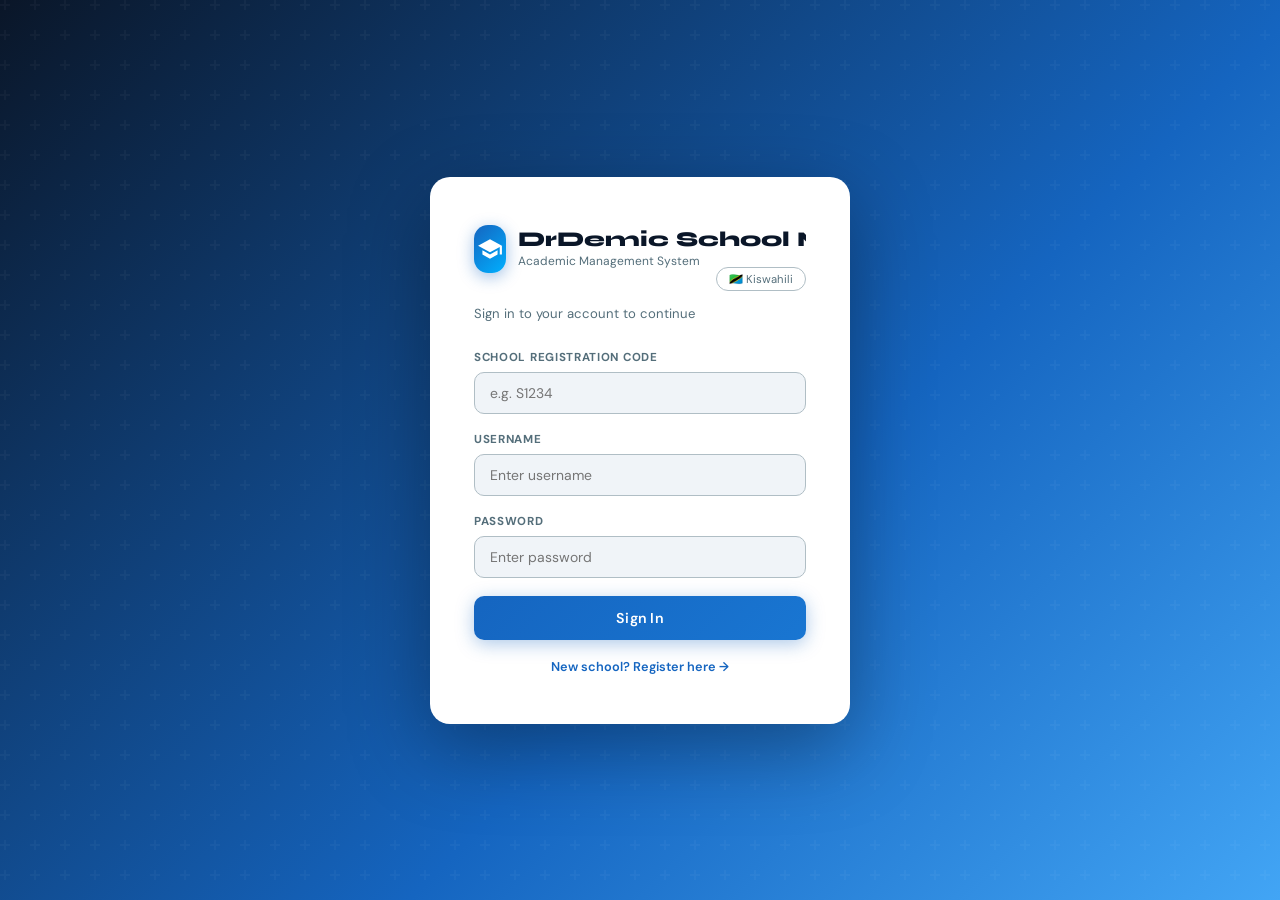
==== index.html @ 6abd6b58 "translate more , fix flaky tampered token" ====
<!DOCTYPE html>
<html lang="en">

<head>
  <meta charset="UTF-8" />
  <meta name="viewport" content="width=device-width,initial-scale=1" />
  <title>DrDemic School Manager</title>
  <link
    href="https://fonts.googleapis.com/css2?family=DM+Sans:wght@300;400;500;600;700&family=Syne:wght@700;800&display=swap"
    rel="stylesheet" />
  <link rel="stylesheet" href="/shared.css" />
  <link rel="icon" type="image/png" href="DRDEMIC-LOGO.png">
</head>

<body>
  <div id="toast-container"></div>
  <button id="sub-expiry-badge" onclick="goToSubscriptionPage()" style="display:none; position:fixed; top:14px; right:14px; z-index:200; background:var(--red); color:white; border:none; border-radius:20px; padding:8px 16px; font-size:.8rem;
    font-weight:700; box-shadow:0 4px 14px rgba(244,67,54,.4); cursor:pointer; align-items:center; gap:6px;">
    ⚠️ <span id="sub-expiry-text"></span>
  </button>

  <!-- ══════════════ LOGIN PAGE ══════════════ -->
  <div id="login-page">
    <div class="login-card">
      <div class="login-logo">
        <div class="login-logo-icon" id="login-logo-icon-wrap">
          <img id="login-school-logo" src="" alt=""
            style="display:none;width:32px;height:32px;border-radius:6px;object-fit:contain" />
          <svg id="login-default-icon" viewBox="0 0 24 24">
            <path d="M12 3L1 9l11 6 9-4.91V17h2V9L12 3zM5 13.18v4L12 21l7-3.82v-4L12 17l-7-3.82z" />
          </svg>
        </div>
        <div>
          <h1 id="login-school-name">DrDemic School Manager</h1>
          <span id="login-school-sub">Academic Management System</span>
        </div>
      </div>
      <button id="lang-toggle-btn" onclick="toggleLang()" style="float:right;margin-top:-38px;background:none;border:1.5px solid var(--border);border-radius:20px;padding:4px 12px;font-size:.75rem;color:var(--muted);cursor:pointer">🇹🇿 Kiswahili</button>
      <p class="login-subtitle" data-i18n="login.subtitle">Sign in to your account to continue</p>
      <div class="login-error" id="login-error"></div>
      <div class="field">
        <label data-i18n="login.regcode_label">School Registration Code</label>
        <input type="text" id="login-regcode" placeholder="e.g. S1234" data-i18n-placeholder="login.regcode_ph" autocomplete="organization"
          oninput="fetchBrandingByRegCode(this.value)" />

      </div>
      <div class="field">
        <label data-i18n="login.user_label">Username</label>
        <input type="text" id="login-user" placeholder="Enter username" data-i18n-placeholder="login.user_ph" autocomplete="username" />
      </div>
      <div class="field">
        <label data-i18n="login.pass_label">Password</label>
        <input type="password" id="login-pass" placeholder="Enter password" data-i18n-placeholder="login.pass_ph" autocomplete="current-password" />
      </div>
      <button class="btn-primary" id="login-btn" data-i18n="login.signin_btn">Sign In</button>
      <div style="text-align:center;margin-top:16px">
        <a href="/register" style="color:var(--blue);font-weight:600;font-size:.85rem;text-decoration:none" data-i18n="login.register_link">New school? Register here →</a>
      </div>
    </div>
  </div>

  <!-- ══════════════ APP ══════════════ -->
  <!-- Hamburger -->
  <button id="hamburger" onclick="toggleSidebar()" aria-label="Menu">
    <span></span><span></span><span></span>
  </button>
  <div id="overlay" onclick="closeSidebar()"></div>

  <div id="app">
    <!-- SIDEBAR -->
    <nav id="sidebar">
      <div class="sidebar-header">
        <div class="sidebar-brand">
          <div class="sidebar-brand-icon" id="sidebar-brand-icon-wrap">
            <img id="sidebar-school-logo" src="" alt=""
              style="display:none;width:26px;height:26px;border-radius:6px;object-fit:contain" />
            <svg id="sidebar-default-icon" viewBox="0 0 24 24">
              <path d="M12 3L1 9l11 6 9-4.91V17h2V9L12 3zM5 13.18v4L12 21l7-3.82v-4L12 17l-7-3.82z" />
            </svg>
          </div>
          <div>
            <h2 id="sidebar-school-name">SchoolManager</h2>
            <span>Academic System</span>
          </div>
        </div>
      </div>
      <div class="sidebar-user">
        <div class="sidebar-user-badge">
          <span class="sidebar-user-dot"></span>
          <span id="sidebar-username">—</span>
          <span id="sidebar-role-badge" style="margin-left:4px;opacity:.6"></span>
        </div>
      </div>
      <div class="sidebar-nav" id="sidebar-nav"></div>
      <div class="sidebar-footer">
        <button class="btn-logout" id="logout-btn">
          <svg viewBox="0 0 24 24" fill="currentColor">
            <path
              d="M17 7l-1.41 1.41L18.17 11H8v2h10.17l-2.58 2.58L17 17l5-5-5-5zM4 5h8V3H4c-1.1 0-2 .9-2 2v14c0 1.1.9 2 2 2h8v-2H4V5z" />
          </svg>
          Logout
        </button>
      </div>
    </nav>

    <!-- MAIN -->
    <main id="main">
      <!-- TERM BANNER -->
      <div id="term-banner" style="display:none;margin:-28px -32px 20px -32px">
        <div class="term-banner" id="term-banner-bar">
          <div class="term-badge" id="term-badge-label">No active term</div>
          <div id="term-banner-detail" style="opacity:.85;font-size:.75rem"></div>
        </div>
      </div>

      <!-- ── ADMIN PARENTS PAGE ── -->
      <div class="page" id="page-parents">
        <div class="page-header">
          <h2 class="page-title">Parents</h2>
          <p class="page-sub">Manage what parents can see and send announcements</p>
        </div>

        <!-- Results publishing card -->
        <div class="section-card" style="margin-bottom:20px">
          <div class="section-card-title">
            <svg viewBox="0 0 24 24" fill="currentColor">
              <path
                d="M19 3H5c-1.1 0-2 .9-2 2v14c0 1.1.9 2 2 2h14c1.1 0 2-.9 2-2V5c0-1.1-.9-2-2-2zm-7 3c1.93 0 3.5 1.57 3.5 3.5S13.93 13 12 13s-3.5-1.57-3.5-3.5S10.07 6 12 6zm7 13H5v-.23c0-.62.28-1.2.76-1.58C7.47 15.82 9.64 15 12 15s4.53.82 6.24 2.19c.48.38.76.97.76 1.58V19z" />
            </svg>
            Results Visibility
          </div>
          <div id="results-status-display"
            style="margin-bottom:16px;padding:12px;background:var(--pale);border-radius:8px;font-size:.9rem">
            Loading...
          </div>
          <div style="display:flex;gap:10px;flex-wrap:wrap">
            <button class="btn btn-green" id="btn-publish-results">
              <svg viewBox="0 0 24 24" fill="currentColor">
                <path
                  d="M12 4.5C7 4.5 2.73 7.61 1 12c1.73 4.39 6 7.5 11 7.5s9.27-3.11 11-7.5c-1.73-4.39-6-7.5-11-7.5zM12 17c-2.76 0-5-2.24-5-5s2.24-5 5-5 5 2.24 5 5-2.24 5-5 5zm0-8c-1.66 0-3 1.34-3 3s1.34 3 3 3 3-1.34 3-3-1.34-3-3-3z" />
              </svg>
              Update Results (Publish)
            </button>
            <button class="btn btn-red" id="btn-unpublish-results">
              <svg viewBox="0 0 24 24" fill="currentColor">
                <path
                  d="M12 7c2.76 0 5 2.24 5 5 0 .65-.13 1.26-.36 1.83l2.92 2.92c1.51-1.26 2.7-2.89 3.43-4.75-1.73-4.39-6-7.5-11-7.5-1.4 0-2.74.25-3.98.7l2.16 2.16C10.74 7.13 11.35 7 12 7zM2 4.27l2.28 2.28.46.46C3.08 8.3 1.78 10.02 1 12c1.73 4.39 6 7.5 11 7.5 1.55 0 3.03-.3 4.38-.84l.42.42L19.73 22 21 20.73 3.27 3 2 4.27zM7.53 9.8l1.55 1.55c-.05.21-.08.43-.08.65 0 1.66 1.34 3 3 3 .22 0 .44-.03.65-.08l1.55 1.55c-.67.33-1.41.53-2.2.53-2.76 0-5-2.24-5-5 0-.79.2-1.53.53-2.2zm4.31-.78l3.15 3.15.02-.16c0-1.66-1.34-3-3-3l-.17.01z" />
              </svg>
              Hide Results
            </button>
          </div>
        </div>

        <!-- Announcements card -->
        <div class="section-card" style="margin-bottom:20px">
          <div class="section-card-title">
            <svg viewBox="0 0 24 24" fill="currentColor">
              <path d="M20 2H4c-1.1 0-2 .9-2 2v18l4-4h14c1.1 0 2-.9 2-2V4c0-1.1-.9-2-2-2z" />
            </svg>
            Post Announcement
          </div>
          <div class="form-grid">
            <div class="form-group full">
              <label class="form-label">Title</label>
              <input type="text" class="form-input" id="ann-title" placeholder="e.g. End of Term Exam Schedule" />
            </div>
            <div class="form-group full">
              <label class="form-label">Message</label>
              <textarea class="form-input" id="ann-body" rows="4" placeholder="Type your announcement here..."
                style="resize:vertical"></textarea>
            </div>
            <div class="form-group">
              <label class="form-label">Target Classes</label>
              <select class="form-select" id="ann-target" multiple style="height:100px">
                <option value="all" selected>All Classes</option>
              </select>
              <p style="font-size:.72rem;color:var(--muted);margin-top:4px">Hold Ctrl/Cmd to select multiple. Select
                "All Classes" for everyone.</p>
            </div>
            <div class="form-group" style="display:flex;align-items:flex-end">
              <button class="btn btn-blue" id="btn-post-announcement" style="width:100%">
                <svg viewBox="0 0 24 24" fill="currentColor">
                  <path d="M2.01 21L23 12 2.01 3 2 10l15 2-15 2z" />
                </svg>
                Post Announcement
              </button>
            </div>
          </div>
        </div>

        <!-- Existing announcements -->
        <div class="table-card">
          <div class="table-toolbar">
            <span class="table-toolbar-title">Posted Announcements</span>
          </div>
          <div id="announcements-admin-list" style="padding:16px"></div>
        </div>
      </div>

      <!-- ── PARENT DASHBOARD ── -->
      <div class="page" id="page-parent-dashboard">
        <!-- Big greeting hero -->
        <div
          style="background:linear-gradient(135deg,var(--navy) 0%,var(--blue) 60%,var(--light) 100%);border-radius:16px;padding:48px 32px;text-align:center;margin-bottom:28px;position:relative;overflow:hidden">
          <div
            style="position:absolute;inset:0;opacity:.06;background:url('data:image/svg+xml,%3Csvg width='60' height='60' viewBox='0 0 60 60' xmlns='http://www.w3.org/2000/svg'%3E%3Cg fill='%23FFFFFF'%3E%3Cpath d='M36 34v-4h-2v4h-4v2h4v4h2v-4h4v-2h-4zm0-30V0h-2v4h-4v2h4v4h2V6h4V4h-4z'/%3E%3C/g%3E%3C/svg%3E')">
          </div>
          <div
            style="width:80px;height:80px;background:rgba(255,255,255,.15);border-radius:50%;display:flex;align-items:center;justify-content:center;margin:0 auto 20px;border:3px solid rgba(255,255,255,.3)">
            <svg viewBox="0 0 24 24" fill="white" width="40" height="40">
              <path d="M12 3L1 9l11 6 9-4.91V17h2V9L12 3zM5 13.18v4L12 21l7-3.82v-4L12 17l-7-3.82z" />
            </svg>
          </div>
          <h1 id="parent-greeting-text"
            style="font-family:'Syne',sans-serif;font-size:clamp(1.4rem,5vw,2.2rem);font-weight:800;color:white;margin-bottom:10px;line-height:1.2">
          </h1>
          <p id="parent-greeting-sub"
            style="font-size:clamp(.9rem,3vw,1.1rem);color:rgba(255,255,255,.8);margin-bottom:0"></p>
        </div>

        <!-- Quick action cards -->
        <div style="display:grid;grid-template-columns:repeat(auto-fill,minmax(200px,1fr));gap:16px;margin-bottom:24px">
          <div onclick="showPage('parent-reports')"
            style="background:var(--card);border-radius:14px;padding:24px;cursor:pointer;border:2px solid var(--pale);transition:all .2s;box-shadow:var(--shadow)"
            onmouseover="this.style.borderColor='var(--blue)'" onmouseout="this.style.borderColor='var(--pale)'">
            <div
              style="width:48px;height:48px;background:var(--pale);border-radius:12px;display:flex;align-items:center;justify-content:center;margin-bottom:14px">
              <svg viewBox="0 0 24 24" fill="var(--blue)" width="24" height="24">
                <path
                  d="M14 2H6c-1.1 0-2 .9-2 2v16c0 1.1.9 2 2 2h12c1.1 0 2-.9 2-2V8l-6-6zm2 16H8v-2h8v2zm0-4H8v-2h8v2zm-3-5V3.5L18.5 9H13z" />
              </svg>
            </div>
            <div style="font-weight:700;color:var(--navy);margin-bottom:4px">View Reports</div>
            <div style="font-size:.8rem;color:var(--muted)">See your child's report cards</div>
          </div>
          <div onclick="showPage('parent-analytics')"
            style="background:var(--card);border-radius:14px;padding:24px;cursor:pointer;border:2px solid var(--pale);transition:all .2s;box-shadow:var(--shadow)"
            onmouseover="this.style.borderColor='var(--blue)'" onmouseout="this.style.borderColor='var(--pale)'">
            <div
              style="width:48px;height:48px;background:#E8F5E9;border-radius:12px;display:flex;align-items:center;justify-content:center;margin-bottom:14px">
              <svg viewBox="0 0 24 24" fill="#2E7D32" width="24" height="24">
                <path
                  d="M19 3H5c-1.1 0-2 .9-2 2v14c0 1.1.9 2 2 2h14c1.1 0 2-.9 2-2V5c0-1.1-.9-2-2-2zM9 17H7v-7h2v7zm4 0h-2V7h2v10zm4 0h-2v-4h2v4z" />
              </svg>
            </div>
            <div style="font-weight:700;color:var(--navy);margin-bottom:4px">Academic Analytics</div>
            <div style="font-size:.8rem;color:var(--muted)">Track academic performance</div>
          </div>
          <div onclick="showPage('parent-announcements')"
            style="background:var(--card);border-radius:14px;padding:24px;cursor:pointer;border:2px solid var(--pale);transition:all .2s;box-shadow:var(--shadow)"
            onmouseover="this.style.borderColor='var(--blue)'" onmouseout="this.style.borderColor='var(--pale)'">
            <div
              style="width:48px;height:48px;background:#FFF3E0;border-radius:12px;display:flex;align-items:center;justify-content:center;margin-bottom:14px">
              <svg viewBox="0 0 24 24" fill="#E65100" width="24" height="24">
                <path d="M20 2H4c-1.1 0-2 .9-2 2v18l4-4h14c1.1 0 2-.9 2-2V4c0-1.1-.9-2-2-2z" />
              </svg>
            </div>
            <div style="font-weight:700;color:var(--navy);margin-bottom:4px">Announcements</div>
            <div style="font-size:.8rem;color:var(--muted)">School news and notices</div>
          </div>
        </div>

        <!-- Coming soon placeholder at bottom -->
      </div>

      <!-- ── PARENT REPORTS ── -->
      <div class="page" id="page-parent-reports">
        <div class="page-header">
          <button class="page-back-btn" onclick="goBack()"><svg viewBox="0 0 24 24" fill="currentColor">
              <path d="M20 11H7.83l5.59-5.59L12 4l-8 8 8 8 1.41-1.41L7.83 13H20v-2z" />
            </svg>Back</button>
          <h2 class="page-title">View Results &amp; Reports</h2>
          <p class="page-sub">Choose what you would like to view</p>
        </div>
        <div id="parent-reports-locked"
          style="display:none;align-items:center;justify-content:space-between;gap:12px;flex-wrap:wrap;background:#FFF8E1;border-left:4px solid #FFB300;border-radius:10px;padding:18px 20px;margin-bottom:16px">
          <div style="font-size:.92rem;color:#5D4037"><strong>🔒 Results and report cards need active access.</strong>
            Subscribe to see the full examination history.</div>
          <button class="btn btn-blue btn-sm" onclick="showPage('parent-subscription')">View Plans</button>
        </div>
        <!-- Two choice cards -->
        <div style="display:grid;grid-template-columns:1fr 1fr;gap:16px;margin-bottom:24px" id="parent-reports-choice">
          <div onclick="showParentSection('report-card')"
            style="background:var(--card);border-radius:14px;padding:28px 20px;cursor:pointer;border:2px solid var(--pale);text-align:center;transition:all .2s;box-shadow:var(--shadow)"
            onmouseover="this.style.borderColor='var(--blue)'" onmouseout="this.style.borderColor='var(--pale)'">
            <div
              style="width:52px;height:52px;background:var(--pale);border-radius:14px;display:flex;align-items:center;justify-content:center;margin:0 auto 14px">
              <svg viewBox="0 0 24 24" fill="var(--blue)" width="26" height="26">
                <path
                  d="M14 2H6c-1.1 0-2 .9-2 2v16c0 1.1.9 2 2 2h12c1.1 0 2-.9 2-2V8l-6-6zm2 16H8v-2h8v2zm0-4H8v-2h8v2zm-3-5V3.5L18.5 9H13z" />
              </svg>
            </div>
            <div style="font-weight:700;color:var(--navy);margin-bottom:6px">Report Cards</div>
            <div style="font-size:.8rem;color:var(--muted)">Full official report card with all marks, grades and remarks
            </div>
          </div>
          <div onclick="showParentSection('results')"
            style="background:var(--card);border-radius:14px;padding:28px 20px;cursor:pointer;border:2px solid var(--pale);text-align:center;transition:all .2s;box-shadow:var(--shadow)"
            onmouseover="this.style.borderColor='var(--blue)'" onmouseout="this.style.borderColor='var(--pale)'">
            <div
              style="width:52px;height:52px;background:#E8F5E9;border-radius:14px;display:flex;align-items:center;justify-content:center;margin:0 auto 14px">
              <svg viewBox="0 0 24 24" fill="#2E7D32" width="26" height="26">
                <path
                  d="M19 3H5c-1.1 0-2 .9-2 2v14c0 1.1.9 2 2 2h14c1.1 0 2-.9 2-2V5c0-1.1-.9-2-2-2zM9 17H7v-7h2v7zm4 0h-2V7h2v10zm4 0h-2v-4h2v4z" />
              </svg>
            </div>
            <div style="font-weight:700;color:var(--navy);margin-bottom:6px">View Results</div>
            <div style="font-size:.8rem;color:var(--muted)">Marks for a specific CA or exam — see scores and position
              per subject</div>
          </div>
        </div>

        <!-- Report Card section -->
        <div id="parent-section-report-card" style="display:none">
          <div style="display:flex;align-items:center;gap:10px;margin-bottom:16px">
            <button onclick="showParentSection(null)" class="btn btn-outline btn-sm">← Back</button>
            <span style="font-weight:700;color:var(--navy)">Report Cards</span>
          </div>
          <div class="section-card" style="margin-bottom:20px">
            <div class="form-grid">
              <div class="form-group">
                <label class="form-label">Select Term</label>
                <select class="form-select" id="parent-rc-term-sel"></select>
              </div>
              <div class="form-group" style="display:flex;align-items:flex-end">
                <button class="btn btn-blue" id="parent-view-rc-btn" style="width:100%">View Report Card</button>
              </div>
            </div>
          </div>
          <div id="parent-rc-output"></div>
        </div>

        <!-- Results section -->
        <div id="parent-section-results" style="display:none">
          <div style="display:flex;align-items:center;gap:10px;margin-bottom:16px">
            <button onclick="showParentSection(null)" class="btn btn-outline btn-sm">← Back</button>
            <span style="font-weight:700;color:var(--navy)">View Results</span>
          </div>
          <div class="section-card" style="margin-bottom:20px">
            <div class="form-grid">
              <div class="form-group">
                <label class="form-label">Select Term</label>
                <select class="form-select" id="parent-res-term-sel" onchange="loadResAssessments()"></select>
              </div>
              <div class="form-group">
                <label class="form-label">Select Assessment</label>
                <select class="form-select" id="parent-res-assess-sel"></select>
              </div>
              <div class="form-group" style="display:flex;align-items:flex-end">
                <button class="btn btn-blue" id="parent-view-res-btn" style="width:100%">View Results</button>
              </div>
            </div>
          </div>
          <div id="parent-res-output"></div>
        </div>
      </div>

      <!-- ── PARENT ANALYTICS ── -->
      <div class="page" id="page-parent-analytics">
        <div class="page-header">
          <button class="page-back-btn" onclick="goBack()"><svg viewBox="0 0 24 24" fill="currentColor">
              <path d="M20 11H7.83l5.59-5.59L12 4l-8 8 8 8 1.41-1.41L7.83 13H20v-2z" />
            </svg>Back</button>
          <h2 class="page-title">Academic Analytics</h2>
          <p class="page-sub">Performance trends, insights and recommendations</p>
        </div>
        <div id="analytics-locked-banner"
          style="display:none;align-items:center;justify-content:space-between;gap:12px;flex-wrap:wrap;background:#FFF8E1;border-left:4px solid #FFB300;border-radius:10px;padding:14px 18px;margin-bottom:16px">
          <div style="font-size:.9rem;color:#5D4037"><strong>🔒 Subscribe to unlock analytics.</strong> You're on the
            free preview — the graph and subject cards fill in once access is active.</div>
          <button class="btn btn-blue btn-sm" onclick="showPage('parent-subscription')">View Plans</button>
        </div>
        <!-- Graph type selector -->
        <div class="tabs" id="analytics-tabs" style="margin-bottom:20px">
          <div class="tab active" data-atab="avg" onclick="switchAnalyticsTab('avg')">Overall Average Trend</div>
          <div class="tab" data-atab="subject" onclick="switchAnalyticsTab('subject')">Subject Trend</div>
        </div>
        <!-- Subject selector (only for subject tab) -->
        <div id="analytics-subject-picker" style="display:none;margin-bottom:16px">
          <div class="section-card" style="padding:14px 18px">
            <div class="form-grid" style="grid-template-columns:1fr auto">
              <div class="form-group" style="margin:0">
                <label class="form-label">Select Subject</label>
                <select class="form-select" id="analytics-subject-sel" onchange="renderAnalytics()"></select>
              </div>
            </div>
          </div>
        </div>
        <!-- Graph canvas -->
        <div class="section-card" style="margin-bottom:20px">
          <canvas id="analytics-chart" style="width:100%;height:260px;display:block"></canvas>
          <div id="analytics-no-data" style="display:none;text-align:center;padding:40px;color:var(--muted)">
            Not enough published results to display a graph yet.
          </div>
        </div>
        <!-- Summary + Insights -->
        <div style="display:grid;grid-template-columns:1fr 1fr;gap:16px;margin-bottom:20px" id="analytics-summary-grid">
          <div class="section-card">
            <div style="font-weight:700;color:var(--green);margin-bottom:10px">💪 Best Subjects</div>
            <div id="analytics-best"></div>
          </div>
          <div class="section-card">
            <div style="font-weight:700;color:var(--red);margin-bottom:10px">📚 Needs Attention</div>
            <div id="analytics-weak"></div>
          </div>
        </div>
        <div class="section-card" id="analytics-insights-card">
          <div style="font-weight:700;color:var(--navy);margin-bottom:12px">💡 Insights &amp; Recommendations</div>
          <div id="analytics-insights"></div>
        </div>
      </div>

      <!-- ── PARENT ANNOUNCEMENTS ── -->
      <div class="page" id="page-parent-announcements">
        <div class="page-header">
          <button class="page-back-btn" onclick="goBack()"><svg viewBox="0 0 24 24" fill="currentColor">
              <path d="M20 11H7.83l5.59-5.59L12 4l-8 8 8 8 1.41-1.41L7.83 13H20v-2z" />
            </svg>Back</button>
          <h2 class="page-title">Announcements</h2>
          <p class="page-sub">School news and important notices</p>
        </div>
        <div id="parent-announcements-list"></div>
      </div>

      <!-- ── PARENT SUBSCRIPTION ── -->
      <div class="page" id="page-parent-subscription">
        <div class="page-header">
          <button class="page-back-btn" onclick="goBack()"><svg viewBox="0 0 24 24" fill="currentColor">
              <path d="M20 11H7.83l5.59-5.59L12 4l-8 8 8 8 1.41-1.41L7.83 13H20v-2z" />
            </svg>Back</button>
          <h2 class="page-title">Subscription</h2>
          <p class="page-sub">Unlock full results, detailed analytics and report-card PDFs</p>
        </div>
        <div id="parent-subscription-body"></div>
      </div>

      <!-- ── DASHBOARD ── -->
      <div class="page" id="page-dashboard">
        <div class="page-header">
          <h2 class="page-title">Dashboard</h2>
          <p class="page-sub">Welcome back — here's a quick overview</p>
        </div>
        <div style="margin-bottom:24px">
          <div id="dash-school-name"
            style="font-family:'Syne',sans-serif;font-size:2.1rem;font-weight:800;color:var(--navy);line-height:1.2">
          </div>
          <span id="dash-school-badge" class="badge badge-blue" style="margin-top:8px;display:none"></span>
        </div>
        <div class="stats-grid" id="dash-stats"></div>

        <div class="section-card" id="dash-sub-ticket-card" style="display:none;margin-bottom:20px">
          <div class="section-card-title">
            <svg viewBox="0 0 24 24" fill="currentColor">
              <path
                d="M20 6h-2.18c.07-.44.18-.88.18-1.35C18 2.53 15.88.5 13.5.5c-1.35 0-2.56.6-3.4 1.53L9 3.15 7.9 2.03C7.06 1.1 5.85.5 4.5.5 2.12.5 0 2.53 0 4.65 0 5.12.11 5.56.18 6H0l2 14h20l2-14h-4z" />
            </svg>
            Subscription
          </div>
          <div id="dash-sub-ticket-body"></div>
        </div>
        <div class="section-card" id="dash-class-analytics-card" style="display:none;margin-bottom:20px">
          <div class="section-card-title">
            <svg viewBox="0 0 24 24" fill="currentColor">
              <path d="M16 6l2.29 2.29-4.88 4.88-4-4L2 16.41 3.41 17.83l6-6 4 4 6.29-6.29L22 12V6z" />
            </svg>
            Class Performance
          </div>
          <div id="dash-class-analytics-body" style="display:grid;grid-template-columns:1fr 1fr;gap:16px"></div>
        </div>
        <!-- Platform Notices from Superadmin -->
        <div class="section-card" id="platform-notices-card" style="display:none;border-left:4px solid #7B1FA2">
          <div class="section-card-title" style="color:#7B1FA2">
            <svg viewBox="0 0 24 24" fill="currentColor">
              <path d="M20 2H4c-1.1 0-2 .9-2 2v18l4-4h14c1.1 0 2-.9 2-2V4c0-1.1-.9-2-2-2z" />
            </svg>
            Platform Notices
            <span id="platform-notices-badge"
              style="margin-left:8px;background:#7B1FA2;color:#fff;border-radius:999px;padding:2px 9px;font-size:.75rem;display:none"></span>
          </div>
          <div id="platform-notices-list"></div>
        </div>
        <div class="section-card">
          <div class="section-card-title">
            <svg viewBox="0 0 24 24" fill="currentColor">
              <path
                d="M16 11c1.66 0 2.99-1.34 2.99-3S17.66 5 16 5c-1.66 0-3 1.34-3 3s1.34 3 3 3zm-8 0c1.66 0 2.99-1.34 2.99-3S9.66 5 8 5C6.34 5 5 6.34 5 8s1.34 3 3 3zm0 2c-2.33 0-7 1.17-7 3.5V19h14v-2.5c0-2.33-4.67-3.5-7-3.5zm8 0c-.29 0-.62.02-.97.05 1.16.84 1.97 1.97 1.97 3.45V19h6v-2.5c0-2.33-4.67-3.5-7-3.5z" />
            </svg>
            Recent Students
          </div>
          <div id="dash-recent-students"></div>
        </div>
      </div>

      <!-- ── ADMIN ANALYTICS ── -->
      <div class="page" id="page-admin-analytics">
        <div class="page-header">
          <h2 class="page-title">Admin Analytics</h2>
          <p class="page-sub">School-wide performance insights</p>
        </div>
        <div class="section-card" style="margin-bottom:16px">
          <div class="form-grid">
            <div class="form-group">
              <label class="form-label">Scope</label>
              <select class="form-select" id="admin-an-class-sel"></select>
            </div>
            <div class="form-group">
              <label class="form-label">Stream</label>
              <select class="form-select" id="admin-an-stream-sel" style="display:none"></select>
            </div>
          </div>
        </div>
        <div class="section-card">
          <div style="font-size:.85rem;color:var(--muted);margin-bottom:8px">Current examination: <strong
              id="admin-an-current-label">—</strong></div>
          <canvas id="admin-an-chart" style="width:100%;height:240px;display:block"></canvas>
        </div>
        <div id="admin-an-cards" style="margin-top:16px"></div>
      </div>

      <!-- ── CLASS TEACHER ANALYTICS ── -->
      <div class="page" id="page-ct-analytics">
        <div class="page-header">
          <h2 class="page-title">Class Teacher Analytics</h2>
          <p class="page-sub">Performance insights for your class</p>
        </div>
        <div class="section-card">
          <div style="font-size:.85rem;color:var(--muted);margin-bottom:8px">Current examination: <strong
              id="ct-an-current-label">—</strong></div>
          <canvas id="ct-an-chart" style="width:100%;height:240px;display:block"></canvas>
        </div>
        <div id="ct-an-cards" style="margin-top:16px"></div>
      </div>

      <!-- ── SUBJECT TEACHER ANALYTICS ── -->
      <div class="page" id="page-teacher-analytics">
        <div class="page-header">
          <h2 class="page-title">Teacher Analytics</h2>
          <p class="page-sub">Subject-level performance insights</p>
        </div>
        <div class="section-card" style="margin-bottom:16px">
          <div class="form-group">
            <label class="form-label">Assignment</label>
            <select class="form-select" id="teacher-an-assign-sel"></select>
          </div>
        </div>
        <div class="section-card">
          <div style="font-size:.85rem;color:var(--muted);margin-bottom:8px">Current examination: <strong
              id="teacher-an-current-label">—</strong></div>
          <canvas id="teacher-an-chart" style="width:100%;height:240px;display:block"></canvas>
        </div>
        <div id="teacher-an-cards" style="margin-top:16px"></div>
      </div>



      <!-- ── STUDENTS ── -->
      <div class="page" id="page-students">
        <div class="page-header">
          <div style="display:flex;justify-content:space-between;align-items:flex-start;flex-wrap:wrap;gap:12px">
            <div>
              <h2 class="page-title">Students</h2>
              <p class="page-sub">Manage all enrolled students</p>
            </div>
            <button class="btn btn-outline" id="btn-import-excel" onclick="openImportModal()"
              style="border-color:var(--green);color:var(--green)">
              <svg viewBox="0 0 24 24" fill="currentColor" width="15" height="15">
                <path d="M19 9h-4V3H9v6H5l7 7 7-7zM5 18v2h14v-2H5z" />
              </svg>
              Import Excel
            </button>
            <button class="btn btn-blue" id="btn-add-student">
              <svg viewBox="0 0 24 24" fill="currentColor">
                <path
                  d="M19 3H5c-1.11 0-2 .89-2 2v14c0 1.1.89 2 2 2h14c1.1 0 2-.9 2-2V5c0-1.11-.9-2-2-2zm-7 3c1.93 0 3.5 1.57 3.5 3.5S13.93 13 12 13s-3.5-1.57-3.5-3.5S10.07 6 12 6zm7 13H5v-.23c0-.62.28-1.2.76-1.58C7.47 15.82 9.64 15 12 15s4.53.82 6.24 2.19c.48.38.76.97.76 1.58V19z" />
              </svg>
              Add Student
            </button>
          </div>
        </div>
        <div class="table-card">
          <div class="table-toolbar">
            <span class="table-toolbar-title">All Students</span>
            <div style="display:flex;gap:10px;align-items:center;flex-wrap:wrap">
              <div style="position:relative">
                <button class="btn btn-outline btn-sm" id="student-filter-btn" onclick="toggleStudentFilter()">
                  <svg viewBox="0 0 24 24" fill="currentColor" width="14" height="14">
                    <path d="M10 18h4v-2h-4v2zM3 6v2h18V6H3zm3 7h12v-2H6v2z" />
                  </svg>
                  Filter
                  <span id="student-filter-badge" class="badge badge-blue"
                    style="display:none;margin-left:4px;padding:1px 7px"></span>
                </button>
                <div id="student-filter-dropdown"
                  style="display:none;position:absolute;right:0;top:calc(100% + 6px);background:white;border:1.5px solid var(--border);border-radius:12px;box-shadow:0 8px 24px rgba(0,0,0,.12);padding:16px;width:220px;z-index:20">
                  <div class="field" style="margin-bottom:12px">
                    <label>Class</label>
                    <select id="filter-class" onchange="onFilterClassChange()">
                      <option value="">All Classes</option>
                    </select>
                  </div>
                  <div class="field" style="margin-bottom:14px">
                    <label>Stream</label>
                    <select id="filter-stream">
                      <option value="">All Streams</option>
                    </select>
                  </div>
                  <div style="display:flex;gap:8px">
                    <button class="btn btn-sm btn-outline" style="flex:1" onclick="clearStudentFilter()">Clear</button>
                    <button class="btn btn-sm btn-blue" style="flex:1" onclick="applyStudentFilter()">Apply</button>
                  </div>
                </div>
              </div>
              <div class="search-box">
                <svg viewBox="0 0 24 24" fill="currentColor">
                  <path
                    d="M15.5 14h-.79l-.28-.27C15.41 12.59 16 11.11 16 9.5 16 5.91 13.09 3 9.5 3S3 5.91 3 9.5 5.91 16 9.5 16c1.61 0 3.09-.59 4.23-1.57l.27.28v.79l5 4.99L20.49 19l-4.99-5zm-6 0C7.01 14 5 11.99 5 9.5S7.01 5 9.5 5 14 7.01 14 9.5 11.99 14 9.5 14z" />
                </svg>
                <input type="text" id="student-search" placeholder="Search students…" />
              </div>
            </div>
          </div>
          <div id="student-bulk-bar"
            style="display:none;align-items:center;gap:12px;padding:10px 20px;background:var(--pale);border-bottom:1px solid var(--border);position:relative">
            <span id="student-bulk-count" style="font-size:.85rem;font-weight:600;color:var(--blue)">0 selected</span>
            <div style="position:relative">
              <button class="btn btn-sm btn-outline" id="student-bulk-menu-btn" onclick="toggleBulkMenu()"
                title="Actions">
                <svg viewBox="0 0 24 24" fill="currentColor" width="16" height="16">
                  <path
                    d="M12 8c1.1 0 2-.9 2-2s-.9-2-2-2-2 .9-2 2 .9 2 2 2zm0 2c-1.1 0-2 .9-2 2s.9 2 2 2 2-.9 2-2-.9-2-2-2zm0 6c-1.1 0-2 .9-2 2s.9 2 2 2 2-.9 2-2-.9-2-2-2z" />
                </svg>
                Actions
              </button>
              <div id="student-bulk-menu"
                style="display:none;position:absolute;top:calc(100% + 6px);left:0;background:white;border:1.5px solid var(--border);border-radius:10px;box-shadow:0 8px 24px rgba(0,0,0,.15);min-width:190px;z-index:50;overflow:hidden">
                <div onclick="document.getElementById('student-bulk-menu').style.display='none';bulkDownloadReports()"
                  style="padding:10px 16px;font-size:.85rem;cursor:pointer;display:flex;align-items:center;gap:8px;color:var(--text)"
                  onmouseover="this.style.background='var(--pale)'" onmouseout="this.style.background='none'">
                  <svg viewBox="0 0 24 24" fill="currentColor" width="14" height="14">
                    <path d="M19 9h-4V3H9v6H5l7 7 7-7zM5 18v2h14v-2H5z" />
                  </svg>
                  Download Reports
                </div>
                <div onclick="document.getElementById('student-bulk-menu').style.display='none';bulkDeleteStudents()"
                  style="padding:10px 16px;font-size:.85rem;cursor:pointer;display:flex;align-items:center;gap:8px;color:var(--red)"
                  onmouseover="this.style.background='#FFEBEE'" onmouseout="this.style.background='none'">
                  <svg viewBox="0 0 24 24" fill="currentColor" width="14" height="14">
                    <path d="M6 19c0 1.1.9 2 2 2h8c1.1 0 2-.9 2-2V7H6v12zM19 4h-3.5l-1-1h-5l-1 1H5v2h14V4z" />
                  </svg>
                  Delete Selected
                </div>
              </div>
            </div>
            <button class="btn btn-sm btn-outline" onclick="clearStudentSelection()">Cancel</button>
          </div>
          <div class="table-wrap">
            <table>
              <thead>
                <tr>
                  <th style="width:36px"><input type="checkbox" id="select-all-students"
                      onchange="toggleSelectAllStudents(this)"></th>
                  <th>#</th>
                  <th>Name</th>
                  <th>Class</th>
                  <th>Stream</th>
                  <th>Actions</th>
                </tr>
              </thead>
              <tbody id="students-tbody"></tbody>
            </table>
          </div>
        </div>
      </div>

      <!-- ── CLASSES (admin) ── -->
      <div class="page" id="page-classes">
        <div class="page-header">
          <div style="display:flex;justify-content:space-between;align-items:flex-start;flex-wrap:wrap;gap:12px">
            <div>
              <h2 class="page-title">Classes &amp; Streams</h2>
              <p class="page-sub">Create classes and optional streams under each class</p>
            </div>
          </div>
        </div>
        <!-- Add class -->
        <div class="section-card" style="margin-bottom:20px">
          <div class="section-card-title">
            <svg viewBox="0 0 24 24" fill="currentColor">
              <path
                d="M19 3H5c-1.1 0-2 .9-2 2v14c0 1.1.9 2 2 2h14c1.1 0 2-.9 2-2V5c0-1.1-.9-2-2-2zm-7 3c1.93 0 3.5 1.57 3.5 3.5S13.93 13 12 13s-3.5-1.57-3.5-3.5S10.07 6 12 6zm7 13H5v-.23c0-.62.28-1.2.76-1.58C7.47 15.82 9.64 15 12 15s4.53.82 6.24 2.19c.48.38.76.97.76 1.58V19z" />
            </svg>
            Add New Class
          </div>
          <div class="form-grid" style="max-width:500px">
            <div class="form-group">
              <label class="form-label">Class Name (e.g. Form 1, Grade 7)</label>
              <input type="text" class="form-input" id="new-class-name" placeholder="e.g. Form 1" />
            </div>
            <div class="form-group" style="display:flex;align-items:flex-end">
              <button class="btn btn-blue" id="btn-add-class" style="width:100%">
                <svg viewBox="0 0 24 24" fill="currentColor">
                  <path
                    d="M19 3H5c-1.1 0-2 .9-2 2v14c0 1.1.9 2 2 2h14c1.1 0 2-.9 2-2V5c0-1.1-.9-2-2-2zm-7 3c1.93 0 3.5 1.57 3.5 3.5S13.93 13 12 13s-3.5-1.57-3.5-3.5S10.07 6 12 6zm7 13H5v-.23c0-.62.28-1.2.76-1.58C7.47 15.82 9.64 15 12 15s4.53.82 6.24 2.19c.48.38.76.97.76 1.58V19z" />
                </svg>
                Add Class
              </button>
            </div>
          </div>
        </div>
        <!-- Classes list -->
        <div id="classes-list"></div>
      </div>

      <!-- ── TEACHERS (admin) ── -->
      <div class="page" id="page-teachers">
        <div class="page-header">
          <h2 class="page-title">Teachers</h2>
          <p class="page-sub">Create accounts and manage assignments. Only admin can do this.</p>
        </div>
        <!-- Create teacher -->
        <div class="section-card" style="margin-bottom:20px">
          <div class="section-card-title">
            <svg viewBox="0 0 24 24" fill="currentColor">
              <path
                d="M15 12c2.21 0 4-1.79 4-4s-1.79-4-4-4-4 1.79-4 4 1.79 4 4 4zm-9-2V7H4v3H1v2h3v3h2v-3h3v-2H6zm9 4c-2.67 0-8 1.34-8 4v2h16v-2c0-2.66-5.33-4-8-4z" />
            </svg>
            Create Teacher Account
          </div>
          <div class="form-grid">
            <div class="form-group">
              <label class="form-label">Username</label>
              <input type="text" class="form-input" id="new-teacher-user" placeholder="e.g. mrjones" />
            </div>
            <div class="form-group">
              <label class="form-label">Password (set with teacher present)</label>
              <input type="password" class="form-input" id="new-teacher-pass" placeholder="Min 4 characters" />
            </div>
            <div class="form-group" style="display:flex;align-items:flex-end">
              <button class="btn btn-blue" id="btn-create-teacher" style="width:100%">
                <svg viewBox="0 0 24 24" fill="currentColor">
                  <path
                    d="M12 2C6.48 2 2 6.48 2 12s4.48 10 10 10 10-4.48 10-10S17.52 2 12 2zm5 11h-4v4h-2v-4H7v-2h4V7h2v4h4v2z" />
                </svg>
                Create Account
              </button>
            </div>
          </div>
        </div>
        <!-- Teachers table -->
        <div class="table-card" style="margin-bottom:20px">
          <div class="table-toolbar">
            <span class="table-toolbar-title">All Teachers</span>
            <button class="btn btn-blue btn-sm" id="btn-assign-teacher">
              <svg viewBox="0 0 24 24" fill="currentColor">
                <path
                  d="M12 2C6.48 2 2 6.48 2 12s4.48 10 10 10 10-4.48 10-10S17.52 2 12 2zm5 11h-4v4h-2v-4H7v-2h4V7h2v4h4v2z" />
              </svg>
              Assign Subject
            </button>
          </div>
          <div class="table-wrap">
            <table>
              <thead>
                <tr>
                  <th>Username</th>
                  <th>Class Teacher Of</th>
                  <th>Assignments</th>
                  <th>Actions</th>
                </tr>
              </thead>
              <tbody id="teachers-tbody"></tbody>
            </table>
          </div>
        </div>
      </div>

      <!-- ── MARKS ENTRY ── -->
      <div class="page" id="page-marks">
        <div class="page-header">
          <button class="page-back-btn" onclick="goBack()"><svg viewBox="0 0 24 24" fill="currentColor">
              <path d="M20 11H7.83l5.59-5.59L12 4l-8 8 8 8 1.41-1.41L7.83 13H20v-2z" />
            </svg>Back</button>
          <h2 class="page-title">Enter Marks</h2>
          <p class="page-sub">Enter CA and exam marks for your students</p>
        </div>
        <div class="section-card">
          <div class="section-card-title">
            <svg viewBox="0 0 24 24" fill="currentColor">
              <path
                d="M19 3H5c-1.1 0-2 .9-2 2v14c0 1.1.9 2 2 2h14c1.1 0 2-.9 2-2V5c0-1.1-.9-2-2-2zm-5 14H7v-2h7v2zm3-4H7v-2h10v2zm0-4H7V7h10v2z" />
            </svg>
            Mark Entry Configuration
          </div>
          <div class="form-grid">
            <div class="form-group">
              <label class="form-label">Subject</label>
              <select class="form-select" id="marks-subject"></select>
            </div>
            <div class="form-group">
              <label class="form-label">Class</label>
              <select class="form-select" id="marks-class"></select>
            </div>
            <div class="form-group">
              <label class="form-label">Assessment Type</label>
              <select class="form-select" id="marks-type"></select>
            </div>
          </div>
          <div style="margin-top:16px">
            <button class="btn btn-blue" id="marks-load-btn">
              <svg viewBox="0 0 24 24" fill="currentColor">
                <path
                  d="M17 12h-5v5h5v-5zM16 1v2H8V1H6v2H5c-1.11 0-1.99.9-1.99 2L3 19c0 1.1.89 2 2 2h14c1.1 0 2-.9 2-2V5c0-1.1-.9-2-2-2h-1V1h-2zm3 18H5V8h14v11z" />
              </svg>
              Load Students
            </button>
          </div>
        </div>
        <div class="section-card" id="marks-entry-section" style="display:none">
          <div class="section-card-title" id="marks-entry-title">Students</div>
          <div id="marks-students-list"></div>
          <div style="margin-top:16px">
            <button class="btn btn-green" id="marks-save-all-btn">
              <svg viewBox="0 0 24 24" fill="currentColor">
                <path
                  d="M17 3H5c-1.11 0-2 .89-2 2v14c0 1.1.89 2 2 2h14c1.1 0 2-.9 2-2V7l-4-4zm-5 16c-1.66 0-3-1.34-3-3s1.34-3 3-3 3 1.34 3 3-1.34 3-3 3zm3-10H5V5h10v4z" />
              </svg>
              Save All Marks
            </button>
          </div>
        </div>
      </div>

      <!-- ── REPORT CARD VIEW ── -->
      <div class="page" id="page-reports">
        <div class="page-header">
          <button class="page-back-btn" onclick="goBack()"><svg viewBox="0 0 24 24" fill="currentColor">
              <path d="M20 11H7.83l5.59-5.59L12 4l-8 8 8 8 1.41-1.41L7.83 13H20v-2z" />
            </svg>Back</button>
          <h2 class="page-title">Report Cards</h2>
          <p class="page-sub">View and download student report cards</p>
        </div>
        <div class="section-card">
          <div class="form-grid">
            <div class="form-group">
              <label class="form-label">Student ID</label>
              <input type="text" class="form-input" id="report-student-id" placeholder="e.g. 00030/0009" />
            </div>
            <div class="form-group" style="display:flex;align-items:flex-end">
              <button class="btn btn-blue" id="report-view-btn" style="width:100%">
                <svg viewBox="0 0 24 24" fill="currentColor">
                  <path
                    d="M12 4.5C7 4.5 2.73 7.61 1 12c1.73 4.39 6 7.5 11 7.5s9.27-3.11 11-7.5c-1.73-4.39-6-7.5-11-7.5zM12 17c-2.76 0-5-2.24-5-5s2.24-5 5-5 5 2.24 5 5-2.24 5-5 5zm0-8c-1.66 0-3 1.34-3 3s1.34 3 3 3 3-1.34 3-3-1.34-3-3-3z" />
                </svg>
                View Report
              </button>
            </div>
          </div>
        </div>
        <div id="report-output"></div>
      </div>

      <!-- ── TERMS ── -->
      <div class="page" id="page-terms">
        <div class="page-header">
          <h2 class="page-title">Terms</h2>
          <p class="page-sub">Manage academic terms — open, view, and close them</p>
        </div>
        <!-- Create new term (admin only) -->
        <div class="section-card" style="margin-bottom:20px" id="create-term-card">
          <div class="section-card-title">
            <svg viewBox="0 0 24 24" fill="currentColor">
              <path
                d="M17 12h-5v5h5v-5zM16 1v2H8V1H6v2H5c-1.11 0-1.99.9-1.99 2L3 19c0 1.1.89 2 2 2h14c1.1 0 2-.9 2-2V5c0-1.1-.9-2-2-2h-1V1h-2zm3 18H5V8h14v11z" />
            </svg>
            Open New Term
          </div>
          <div class="form-grid">
            <div class="form-group">
              <label class="form-label">Term Label (e.g. "Term 1 2026")</label>
              <input type="text" class="form-input" id="term-label" placeholder="Term 1 2026" />
            </div>
            <div class="form-group">
              <label class="form-label">Number of CAs</label>
              <input type="number" class="form-input" id="term-ca-count" min="1" max="10" value="2" />
            </div>
            <div class="form-group">
              <label class="form-label">CA Weight (%)</label>
              <input type="number" class="form-input" id="term-ca-weight" min="1" max="99" value="30"
                oninput="document.getElementById('term-exam-weight').value=100-parseInt(this.value||0)" />
            </div>
            <div class="form-group">
              <label class="form-label">Exam Weight (%) — auto</label>
              <input type="number" class="form-input" id="term-exam-weight" value="70" readonly
                style="background:#eee;cursor:not-allowed" />
            </div>
            <div class="form-group" style="display:flex;align-items:flex-end">
              <button class="btn btn-blue" id="btn-open-term" style="width:100%">
                <svg viewBox="0 0 24 24" fill="currentColor">
                  <path
                    d="M12 2C6.48 2 2 6.48 2 12s4.48 10 10 10 10-4.48 10-10S17.52 2 12 2zm5 11h-4v4h-2v-4H7v-2h4V7h2v4h4v2z" />
                </svg>
                Open Term
              </button>
            </div>
          </div>
        </div>
        <!-- Tests (current term) -->
        <div class="section-card" style="margin-bottom:20px">
          <div class="section-card-title">
            <svg viewBox="0 0 24 24" fill="currentColor">
              <path d="M9 16.17L4.83 12l-1.42 1.41L9 19 21 7l-1.41-1.41z" />
            </svg>
            Tests (Current Term)
          </div>
          <p style="font-size:.82rem;color:var(--muted);margin-bottom:14px">
            Tests are quick assessments (e.g. a weekly test) that do <strong>not</strong> count toward the term final
            and never appear on report cards. You can choose which classes participate, and optionally publish a test so
            parents can see it in "View Results" — with position, average, division and points — just like a CA or Exam.
          </p>
          <button class="btn btn-blue btn-sm" onclick="openAddTestModal()" style="margin-bottom:14px">
            <svg viewBox="0 0 24 24" fill="currentColor" width="14" height="14">
              <path d="M19 13H13v6h-2v-6H5v-2h6V5h2v6h6v2z" />
            </svg>
            Add Test
          </button>
          <div id="tests-list"></div>
        </div>

        <!-- Terms list -->
        <div class="table-card">
          <div class="table-toolbar">
            <span class="table-toolbar-title">All Terms</span>
          </div>
          <div class="table-wrap">
            <table>
              <thead>
                <tr>
                  <th>Label</th>
                  <th>CAs</th>
                  <th>CA Weight</th>
                  <th>Exam Weight</th>
                  <th>Status</th>
                  <th>Action</th>
                </tr>
              </thead>
              <tbody id="terms-tbody"></tbody>
            </table>
          </div>
        </div>
      </div>

      <!-- ── SCORE SHEETS ── -->
      <div class="page" id="page-sheets">
        <div class="page-header">
          <button class="page-back-btn" onclick="goBack()"><svg viewBox="0 0 24 24" fill="currentColor">
              <path d="M20 11H7.83l5.59-5.59L12 4l-8 8 8 8 1.41-1.41L7.83 13H20v-2z" />
            </svg>Back</button>
          <h2 class="page-title">Score Sheets</h2>
          <p class="page-sub">Class-wide score sheets and PDF exports</p>
        </div>
        <div class="section-card" style="margin-bottom:16px">
          <div class="form-grid">
            <div class="form-group">
              <label class="form-label">Sheet Type</label>
              <select class="form-select" id="sheet-type-sel" onchange="onSheetTypeChange()">
                <option value="marks">Marks Score Sheet</option>
                <option value="grade">Grade Score Sheet</option>
              </select>
            </div>
          </div>
          <div id="grade-sheet-options"
            style="display:none;margin-top:14px;padding-top:14px;border-top:1px solid var(--pale)">
            <div class="form-grid">
              <div class="form-group">
                <label class="form-label">Examination Level</label>
                <select class="form-select" id="gsheet-level">
                  <option value="o_level">O-Level (NECTA CSEE)</option>
                  <option value="a_level">A-Level (ACSEE)</option>
                </select>
              </div>
              <div class="form-group">
                <label class="form-label">Grades Used for Division</label>
                <select class="form-select" id="gsheet-source">
                  <option value="school">My School's Grades</option>
                  <option value="necta">NECTA Fixed Grades</option>
                </select>
              </div>
              <div class="form-group full">
                <label class="form-label">Non-Credit Subjects <span
                    style="font-weight:400;text-transform:none">(excluded from division &amp; points)</span></label>
                <select class="form-select" id="gsheet-noncredit" multiple style="height:90px"></select>
              </div>
            </div>
          </div>
        </div>
        <div class="tabs" id="sheets-tabs">
          <div class="tab active" data-tab="ca">CA Score Sheet</div>
          <div class="tab" data-tab="exam">Exam Score Sheet</div>
          <div class="tab" data-tab="terminal">Terminal Score Sheet</div>
        </div>

        <!-- CA tab -->
        <div id="sheets-tab-ca">
          <div class="section-card">
            <div class="form-grid">
              <div class="form-group">
                <label class="form-label">Class</label>
                <select class="form-select" id="ca-sheet-class"></select>
              </div>
              <div class="form-group">
                <label class="form-label">Assessment</label>
                <select class="form-select" id="ca-sheet-assess"></select>
              </div>
              <div class="form-group" style="display:flex;align-items:flex-end;gap:8px">
                <button class="btn btn-blue" id="ca-sheet-view-btn" style="flex:1">
                  <svg viewBox="0 0 24 24" fill="currentColor">
                    <path
                      d="M12 4.5C7 4.5 2.73 7.61 1 12c1.73 4.39 6 7.5 11 7.5s9.27-3.11 11-7.5c-1.73-4.39-6-7.5-11-7.5z" />
                  </svg>
                  View
                </button>
                <button class="btn btn-pdf" id="ca-sheet-pdf-btn" style="flex:1">
                  <svg viewBox="0 0 24 24" fill="currentColor">
                    <path
                      d="M20 2H8c-1.1 0-2 .9-2 2v12c0 1.1.9 2 2 2h12c1.1 0 2-.9 2-2V4c0-1.1-.9-2-2-2zm-8.5 7.5c0 .83-.67 1.5-1.5 1.5H9v2H7.5V7H10c.83 0 1.5.67 1.5 1.5v1zm5 2c0 .83-.67 1.5-1.5 1.5h-2.5V7H15c.83 0 1.5.67 1.5 1.5v3zm4-3H19v1h1.5V11H19v2h-1.5V7h3v1.5zM9 9.5h1v-1H9v1zM4 6H2v14c0 1.1.9 2 2 2h14v-2H4V6zm10 5.5h1v-3h-1v3z" />
                  </svg>
                  PDF
                </button>
              </div>
            </div>
          </div>
          <div id="ca-sheet-output"></div>
        </div>

        <!-- Exam tab -->
        <div id="sheets-tab-exam" style="display:none">
          <div class="section-card">
            <div class="form-grid">
              <div class="form-group">
                <label class="form-label">Class</label>
                <select class="form-select" id="exam-sheet-class"></select>
              </div>
              <div class="form-group" style="display:flex;align-items:flex-end;gap:8px">
                <button class="btn btn-blue" id="exam-sheet-view-btn" style="flex:1">
                  <svg viewBox="0 0 24 24" fill="currentColor">
                    <path
                      d="M12 4.5C7 4.5 2.73 7.61 1 12c1.73 4.39 6 7.5 11 7.5s9.27-3.11 11-7.5c-1.73-4.39-6-7.5-11-7.5z" />
                  </svg>
                  View
                </button>
                <button class="btn btn-pdf" id="exam-sheet-pdf-btn" style="flex:1">
                  <svg viewBox="0 0 24 24" fill="currentColor">
                    <path d="M20 2H8c-1.1 0-2 .9-2 2v12c0 1.1.9 2 2 2h12c1.1 0 2-.9 2-2V4c0-1.1-.9-2-2-2z" />
                  </svg>
                  PDF
                </button>
              </div>
            </div>
          </div>
          <div id="exam-sheet-output"></div>
        </div>

        <!-- Terminal tab -->
        <div id="sheets-tab-terminal" style="display:none">
          <div class="section-card">
            <div class="form-grid">
              <div class="form-group">
                <label class="form-label">Class</label>
                <select class="form-select" id="term-sheet-class"></select>
              </div>
              <div class="form-group" style="display:flex;align-items:flex-end;gap:8px">
                <button class="btn btn-blue" id="term-sheet-view-btn" style="flex:1">View</button>
                <button class="btn btn-pdf" id="term-sheet-pdf-btn" style="flex:1">
                  <svg viewBox="0 0 24 24" fill="currentColor">
                    <path d="M20 2H8c-1.1 0-2 .9-2 2v12c0 1.1.9 2 2 2h12c1.1 0 2-.9 2-2V4c0-1.1-.9-2-2-2z" />
                  </svg>
                  PDF
                </button>
              </div>
            </div>
          </div>
          <div id="term-sheet-output"></div>
        </div>
      </div>

      <!-- ── PAST TERMS ── -->
      <div class="page" id="page-past">
        <div class="page-header">
          <button class="page-back-btn" onclick="goBack()"><svg viewBox="0 0 24 24" fill="currentColor">
              <path d="M20 11H7.83l5.59-5.59L12 4l-8 8 8 8 1.41-1.41L7.83 13H20v-2z" />
            </svg>Back</button>
          <h2 class="page-title">Past Terms</h2>
          <p class="page-sub">View marks from closed terms (read-only)</p>
        </div>
        <div class="tabs" id="past-tabs">
          <div class="tab active" data-ptab="marks">Subject Marks Table</div>
          <div class="tab" data-ptab="report">Student Report Card</div>
        </div>

        <!-- Subject marks table -->
        <div id="past-tab-marks">
          <div class="section-card">
            <div class="form-grid">
              <div class="form-group">
                <label class="form-label">Select Term</label>
                <select class="form-select" id="past-term-sel"></select>
              </div>
              <div class="form-group">
                <label class="form-label">Subject</label>
                <select class="form-select" id="past-subject-sel"></select>
              </div>
              <div class="form-group">
                <label class="form-label">Class</label>
                <select class="form-select" id="past-class-sel"></select>
              </div>
              <div class="form-group" style="display:flex;align-items:flex-end">
                <button class="btn btn-blue" id="past-marks-btn" style="width:100%">Show Marks</button>
              </div>
            </div>
          </div>
          <div id="past-marks-output"></div>
        </div>

        <!-- Report card -->
        <div id="past-tab-report" style="display:none">
          <div class="section-card">
            <div class="form-grid">
              <div class="form-group">
                <label class="form-label">Select Term</label>
                <select class="form-select" id="past-term-sel2"></select>
              </div>
              <div class="form-group">
                <label class="form-label">Student ID</label>
                <input type="text" class="form-input" id="past-student-id" placeholder="00030/0009" />
              </div>
              <div class="form-group" style="display:flex;align-items:flex-end">
                <button class="btn btn-blue" id="past-view-btn" style="width:100%">View Report</button>
              </div>
            </div>
          </div>
          <div id="past-report-output"></div>
        </div>
      </div>

      <!-- ── RANKINGS ── -->
      <div class="page" id="page-rankings">
        <div class="page-header">
          <button class="page-back-btn" onclick="goBack()"><svg viewBox="0 0 24 24" fill="currentColor">
              <path d="M20 11H7.83l5.59-5.59L12 4l-8 8 8 8 1.41-1.41L7.83 13H20v-2z" />
            </svg>Back</button>
          <h2 class="page-title">Rankings</h2>
          <p class="page-sub">Rank students by subject and assessment</p>
        </div>
        <div class="section-card">
          <div class="form-grid">
            <div class="form-group">
              <label class="form-label">Class</label>
              <select class="form-select" id="rank-class-sel"></select>
            </div>
            <div class="form-group">
              <label class="form-label">Subject</label>
              <select class="form-select" id="rank-subj-sel"></select>
            </div>
            <div class="form-group">
              <label class="form-label">Assessment</label>
              <select class="form-select" id="rank-assess-sel"></select>
            </div>
            <div class="form-group" style="display:flex;align-items:flex-end">
              <button class="btn btn-blue" id="rank-show-btn" style="width:100%">Show Ranking</button>
            </div>
          </div>
        </div>
        <div id="rank-output"></div>
      </div>

      <!-- ── STAR SYSTEM (admin) ── -->
      <div class="page" id="page-star-system">
        <div class="page-header">
          <h2 class="page-title">⭐ Star System</h2>
          <p class="page-sub">Earn rewards for activating your school and referring others</p>
        </div>
        <div id="star-system-body"></div>
      </div>

      <!-- ── CONFIG (admin) ── -->
      <div class="page" id="page-config">
        <div class="page-header">
          <h2 class="page-title">Configuration</h2>
          <p class="page-sub">Everything set during registration — editable any time</p>
        </div>

        <!-- School Identity -->
        <div class="section-card" style="margin-bottom:20px">
          <div class="section-card-title">
            <svg viewBox="0 0 24 24" fill="currentColor">
              <path d="M12 3L1 9l11 6 9-4.91V17h2V9L12 3zM5 13.18v4L12 21l7-3.82v-4L12 17l-7-3.82z" />
            </svg>
            School Identity
          </div>
          <!-- Subscription -->
          <div class="section-card" style="margin-bottom:20px">
            <div class="section-card-title">
              <svg viewBox="0 0 24 24" fill="currentColor">
                <path
                  d="M12 17a2 2 0 002-2 2 2 0 00-2-2 2 2 0 00-2 2 2 2 0 002 2zm6-9a2 2 0 012 2v10a2 2 0 01-2 2H6a2 2 0 01-2-2V10a2 2 0 012-2h1V6a5 5 0 0110 0v2h1zm-6-5a3 3 0 00-3 3v2h6V6a3 3 0 00-3-3z" />
              </svg>
              Subscription
            </div>
            <div id="sub-status-display"
              style="margin-bottom:16px;padding:12px;background:var(--pale);border-radius:8px;font-size:.9rem">
              Loading...</div>
            <div id="sub-plans-area"></div>
            <!-- Grading System -->
            <div class="section-card" style="margin-bottom:20px">
              <div class="section-card-title">
                <svg viewBox="0 0 24 24" fill="currentColor">
                  <path d="M9 16.17L4.83 12l-1.42 1.41L9 19 21 7l-1.41-1.41L9 16.17z" />
                </svg>
                Grading System &amp; Divisions
              </div>
              <p style="font-size:.82rem;color:var(--muted);margin-bottom:16px">
                Choose which examination level your school follows and whether divisions are calculated using your own
                grade boundaries or NECTA's official ones.
              </p>
              <div class="field-row">
                <div class="field">
                  <label>Examination Level</label>
                  <select id="gs-level" onchange="onGradingLevelChange()">
                    <option value="o_level">O-Level (NECTA CSEE)</option>
                    <option value="a_level">A-Level (ACSEE)</option>
                  </select>
                </div>
                <div class="field">
                  <label>Grades Used for Division</label>
                  <select id="gs-source">
                    <option value="school">My School's Grades</option>
                    <option value="necta">NECTA Fixed Grades</option>
                  </select>
                </div>
              </div>
              <div class="field" id="gs-principal-wrap" style="display:none">
                <label>Principal Subjects <span class="opt">(A-Level only — used for division
                    calculation)</span></label>
                <select id="gs-principal-subjects" multiple style="height:130px">
                </select>
                <p style="font-size:.72rem;color:var(--muted);margin-top:4px">Hold Ctrl/Cmd to select multiple. Only
                  these subjects count toward the A-Level division and points — others are still recorded but ignored in
                  division math.</p>
              </div>
              <div class="field">
                <label>Non-Credit Subjects <span class="opt">(excluded from division &amp; points
                    calculation)</span></label>
                <select id="gs-noncredit-subjects" multiple style="height:110px"></select>
                <p style="font-size:.72rem;color:var(--muted);margin-top:4px">Hold Ctrl/Cmd to select multiple. Scores
                  are still recorded and shown, but these subjects never count toward the division or points.</p>
              </div>
              <button class="btn btn-blue" id="gs-save-btn" onclick="saveGradingSystem()">
                <svg viewBox="0 0 24 24" fill="currentColor">
                  <path
                    d="M17 3H5c-1.11 0-2 .89-2 2v14c0 1.1.89 2 2 2h14c1.1 0 2-.9 2-2V7l-4-4zm-5 16c-1.66 0-3-1.34-3-3s1.34-3 3-3 3 1.34 3 3-1.34 3-3 3zm3-10H5V5h10v4z" />
                </svg>
                Save Grading System
              </button>
            </div>
          </div>

          <div class="field" style="max-width:320px">
            <label>School Logo <span class="opt">(optional)</span></label>
            <div class="logo-upload-area" id="config-logo-drop"
              onclick="document.getElementById('config-logo-input').click()">
              <input type="file" id="config-logo-input" accept="image/png,image/jpeg,image/gif,image/webp,image/svg+xml"
                onchange="handleConfigLogoSelect(event)">
              <img id="config-logo-preview" class="logo-preview" alt="Logo preview" />
              <svg class="logo-upload-icon" id="config-logo-upload-icon" viewBox="0 0 24 24">
                <path
                  d="M19.35 10.04A7.49 7.49 0 0012 4C9.11 4 6.6 5.64 5.35 8.04A5.994 5.994 0 000 14c0 3.31 2.69 6 6 6h13c2.76 0 5-2.24 5-5 0-2.64-2.05-4.78-4.65-4.96zM14 13v4h-4v-4H7l5-5 5 5h-3z" />
              </svg>
              <div class="logo-upload-text" id="config-logo-upload-text">Drag & drop or click to upload a new logo</div>
              <div class="logo-upload-btn" id="config-logo-btn-label">Choose File</div>
            </div>
          </div>

          <div class="field-row">
            <div class="field">
              <label>School Name</label>
              <input type="text" id="config-school-name" placeholder="e.g. St. Mary's Secondary School" />
            </div>
            <div class="field">
              <label>Motto <span class="opt">(optional)</span></label>
              <input type="text" id="config-school-motto" placeholder="e.g. Knowledge is Power" />
            </div>
          </div>
          <div class="field-row">
            <div class="field">
              <label>School Phone <span class="opt">(optional)</span></label>
              <input type="tel" id="config-school-phone" placeholder="+255 712 345 678" />
            </div>
            <div class="field">
              <label>School Email <span class="opt">(optional)</span></label>
              <input type="email" id="config-school-email" placeholder="info@yourschool.ac.tz" />
            </div>
          </div>
          <div class="field" style="max-width:340px">
            <label>Admin / Support Contact Phone <span class="opt">(optional)</span></label>
            <input type="tel" id="config-admin-phone" placeholder="+255 755 000 111" />
          </div>
          <button class="btn btn-blue" id="config-school-save-btn">
            <svg viewBox="0 0 24 24" fill="currentColor">
              <path
                d="M17 3H5c-1.11 0-2 .89-2 2v14c0 1.1.89 2 2 2h14c1.1 0 2-.9 2-2V7l-4-4zm-5 16c-1.66 0-3-1.34-3-3s1.34-3 3-3 3 1.34 3 3-1.34 3-3 3zm3-10H5V5h10v4z" />
            </svg>
            Save School Identity
          </button>
        </div>

        <!-- Registration Code (login) -->
        <div class="section-card" style="margin-bottom:20px">
          <div class="section-card-title">
            <svg viewBox="0 0 24 24" fill="currentColor">
              <path
                d="M12 17a2 2 0 002-2 2 2 0 00-2-2 2 2 0 00-2 2 2 2 0 002 2zm6-9a2 2 0 012 2v10a2 2 0 01-2 2H6a2 2 0 01-2-2V10a2 2 0 012-2h1V6a5 5 0 0110 0v2h1zm-6-5a3 3 0 00-3 3v2h6V6a3 3 0 00-3-3z" />
            </svg>
            School Registration Code
          </div>
          <p style="font-size:.82rem;color:var(--muted);margin-bottom:14px">
            Staff enter this code alongside their username and password to log in — it's what tells the system which
            school's data to open, so it must be unique across every school on the platform. This is useful for a
            teacher who works at more than one school: they simply switch codes to reach the other school's account.
          </p>
          <div class="field" style="max-width:320px">
            <label>Registration Code</label>
            <input type="text" id="config-reg-code" placeholder="e.g. Peter_07" />
          </div>
          <button class="btn btn-outline" id="config-reg-code-save-btn" onclick="configSaveRegCode()">Save Registration
            Code</button>
        </div>

        <!-- Classes & Streams -->
        <div class="section-card" style="margin-bottom:20px">
          <div class="section-card-title">
            <svg viewBox="0 0 24 24" fill="currentColor">
              <path d="M5 13.18v4L12 21l7-3.82v-4L12 17l-7-3.82zM12 3L1 9l11 6 9-4.91V17h2V9L12 3z" />
            </svg>
            Classes &amp; Streams
          </div>
          <p style="font-size:.8rem;color:var(--muted);margin-bottom:14px">Changes here save immediately. Classes or
            streams with students already in them can't be removed.</p>
          <div class="classes-list" id="config-classes-list"></div>
          <button class="btn-add-class" onclick="configAddClass()">
            <svg viewBox="0 0 24 24">
              <path d="M19 13H13v6h-2v-6H5v-2h6V5h2v6h6v2z" />
            </svg>
            Add Class
          </button>
        </div>

        <!-- Subjects -->
        <div class="section-card" style="margin-bottom:20px">
          <div class="section-card-title">
            <svg viewBox="0 0 24 24" fill="currentColor">
              <path
                d="M4 6H2v14c0 1.1.9 2 2 2h14v-2H4V6zm16-4H8c-1.1 0-2 .9-2 2v12c0 1.1.9 2 2 2h12c1.1 0 2-.9 2-2V4c0-1.1-.9-2-2-2zm0 14H8V4h12v12z" />
            </svg>
            Subjects
          </div>
          <p class="abbr-hint">The abbreviation appears on score sheets and report cards (max 4 letters).</p>
          <div class="subjects-list" id="config-subjects-list"></div>
          <button class="btn-add-subj" onclick="configAddSubject()">
            <svg viewBox="0 0 24 24">
              <path d="M19 13H13v6h-2v-6H5v-2h6V5h2v6h6v2z" />
            </svg>
            Add Subject
          </button>
          <button class="btn btn-blue" id="config-subjects-save-btn" style="margin-top:14px"
            onclick="configSaveSubjects()">Save Subjects</button>
        </div>

        <!-- Grading System -->
        <div class="section-card" style="margin-bottom:20px">
          <div class="section-card-title">
            <svg viewBox="0 0 24 24" fill="currentColor">
              <path d="M9 16.17L4.83 12l-1.42 1.41L9 19 21 7l-1.41-1.41L9 16.17z" />
            </svg>
            Grading System
          </div>
          <div class="grades-list" id="config-grades-list"></div>
          <button class="btn-add-grade" onclick="configAddGrade()">
            <svg viewBox="0 0 24 24">
              <path d="M19 13H13v6h-2v-6H5v-2h6V5h2v6h6v2z" />
            </svg>
            Add Grade
          </button>
          <div class="grade-preview" id="config-grade-preview"></div>
          <button class="btn btn-blue" id="config-grades-save-btn" style="margin-top:14px"
            onclick="configSaveGrades()">Save Grading System</button>
        </div>

        <!-- Active Term Info -->
        <div class="section-card">
          <div class="section-card-title">
            <svg viewBox="0 0 24 24" fill="currentColor">
              <path
                d="M19.14 12.94c.04-.3.06-.61.06-.94 0-.32-.02-.64-.07-.94l2.03-1.58c.18-.14.23-.41.12-.61l-1.92-3.32c-.12-.22-.37-.29-.59-.22l-2.39.96c-.5-.38-1.03-.7-1.62-.94l-.36-2.54c-.04-.24-.24-.41-.48-.41h-3.84c-.24 0-.43.17-.47.41l-.36 2.54c-.59.24-1.13.57-1.62.94l-2.39-.96c-.22-.08-.47 0-.59.22L2.74 8.87c-.12.21-.08.47.12.61l2.03 1.58c-.05.3-.09.63-.09.94s.02.64.07.94l-2.03 1.58c-.18.14-.23.41-.12.61l1.92 3.32c.12.22.37.29.59.22l2.39-.96c.5.38 1.03.7 1.62.94l.36 2.54c.05.24.24.41.48.41h3.84c.24 0 .44-.17.47-.41l.36-2.54c.59-.24 1.13-.56 1.62-.94l2.39.96c.22.08.47 0 .59-.22l1.92-3.32c.12-.22.07-.47-.12-.61l-2.01-1.58zM12 15.6c-1.98 0-3.6-1.62-3.6-3.6s1.62-3.6 3.6-3.6 3.6 1.62 3.6 3.6-1.62 3.6-3.6 3.6z" />
            </svg>
            Active Term
          </div>
          <div id="config-term-info" style="color:var(--muted);font-size:.9rem;padding:8px 0">Loading...</div>
        </div>
      </div>

    </main>
  </div>

  <!-- Add Student Modal (updated with stream) -->
  <div class="modal-backdrop" id="modal-add-student" style="display:none">
    <div class="modal">
      <div class="modal-title">Add New Student</div>
      <div class="form-grid single">
        <div class="form-group">
          <label class="form-label">Full Name</label>
          <input type="text" class="form-input" id="new-student-name" placeholder="Student full name" />
        </div>
        <div class="form-group">
          <label class="form-label">Class</label>
          <select class="form-select" id="new-student-class" onchange="onStudentClassChange()"></select>
        </div>
        <div class="form-group" id="new-student-stream-group" style="display:none">
          <label class="form-label">Stream (optional)</label>
          <select class="form-select" id="new-student-stream">
            <option value="">— No stream / Overall —</option>
          </select>
        </div>
        <div class="form-group">
          <label class="form-label">Parent / Guardian Phone Number</label>
          <input type="tel" class="form-input" id="new-student-phone" placeholder="e.g. 0712345678" />
          <p style="font-size:.72rem;color:var(--muted);margin-top:4px">Used to generate login credentials for the
            parent portal</p>
        </div>
      </div>
      <div style="display:flex;gap:10px;margin-top:20px;justify-content:flex-end">
        <button class="btn btn-outline" onclick="closeModal('modal-add-student')">Cancel</button>
        <button class="btn btn-blue" id="confirm-add-student">Add Student</button>
      </div>
    </div>
  </div>

  <!-- Edit Student Modal -->
  <div class="modal-backdrop" id="modal-edit-student" style="display:none">
    <div class="modal">
      <div class="modal-title">Edit Student</div>
      <div class="form-grid single">
        <div class="form-group">
          <label class="form-label">Full Name</label>
          <input type="text" class="form-input" id="edit-student-name" placeholder="Student full name" />
        </div>
        <div class="form-group">
          <label class="form-label">Class</label>
          <select class="form-select" id="edit-student-class" onchange="onEditStudentClassChange()"></select>
        </div>
        <div class="form-group" id="edit-student-stream-group" style="display:none">
          <label class="form-label">Stream (optional)</label>
          <select class="form-select" id="edit-student-stream">
            <option value="">— No stream / Overall —</option>
          </select>
        </div>
        <div class="form-group">
          <label class="form-label">Parent / Guardian Phone Number</label>
          <input type="tel" class="form-input" id="edit-student-phone"
            placeholder="Leave blank to keep current phone" />
          <p style="font-size:.72rem;color:var(--muted);margin-top:4px">Changing name or phone will regenerate the
            parent's login — but only if they haven't logged in for the first time yet.</p>
        </div>
      </div>
      <div style="display:flex;gap:10px;margin-top:20px;justify-content:flex-end">
        <button class="btn btn-outline" onclick="closeModal('modal-edit-student')">Cancel</button>
        <button class="btn btn-blue" id="confirm-edit-student">Save Changes</button>
      </div>
    </div>
  </div>

  <!-- ══════════════ MODALS ══════════════ -->

  <!-- Force Password Change Modal -->
  <div class="modal-backdrop" id="modal-change-password" style="display:none;z-index:2000">
    <div class="modal">
      <div style="text-align:center;margin-bottom:20px">
        <div
          style="width:56px;height:56px;background:var(--pale);border-radius:16px;display:flex;align-items:center;justify-content:center;margin:0 auto 12px">
          <svg viewBox="0 0 24 24" fill="var(--blue)" width="28" height="28">
            <path
              d="M18 8h-1V6c0-2.76-2.24-5-5-5S7 3.24 7 6v2H6c-1.1 0-2 .9-2 2v10c0 1.1.9 2 2 2h12c1.1 0 2-.9 2-2V10c0-1.1-.9-2-2-2zm-6 9c-1.1 0-2-.9-2-2s.9-2 2-2 2 .9 2 2-.9 2-2 2zm3.1-9H8.9V6c0-1.71 1.39-3.1 3.1-3.1 1.71 0 3.1 1.39 3.1 3.1v2z" />
          </svg>
        </div>
        <div class="modal-title" style="margin-bottom:6px">Set Your Password</div>
        <p style="font-size:.85rem;color:var(--muted)">Your account was created by the admin. Please set your own
          password before continuing.</p>
      </div>
      <div class="form-grid single">
        <div class="form-group">
          <label class="form-label">Current Password (given by admin)</label>
          <input type="password" class="form-input" id="cp-old" placeholder="Enter current password" />
        </div>
        <div class="form-group">
          <label class="form-label">New Password</label>
          <input type="password" class="form-input" id="cp-new" placeholder="At least 6 characters" />
        </div>
        <div class="form-group">
          <label class="form-label">Confirm New Password</label>
          <input type="password" class="form-input" id="cp-confirm" placeholder="Repeat new password" />
        </div>
        <div class="login-error" id="cp-error" style="display:none;margin-bottom:0"></div>
      </div>
      <button class="btn btn-blue" id="cp-save-btn" style="width:100%;margin-top:20px;padding:13px">
        Set Password & Continue
      </button>
    </div>
  </div>


  <div class="modal-backdrop" id="modal-assign-teacher" style="display:none">
    <div class="modal" style="width:min(560px,95vw)">
      <div class="modal-title">Assign Teacher to Subject</div>
      <div class="form-group" style="margin-bottom:16px">
        <label class="form-label">Teacher</label>
        <select class="form-select" id="assign-teacher-user"></select>
      </div>
      <div id="assign-rows-list"></div>
      <button class="btn btn-outline btn-sm" type="button" onclick="addAssignRow()" style="margin-top:4px">
        <svg viewBox="0 0 24 24" fill="currentColor" width="14" height="14"><path d="M19 13H13v6h-2v-6H5v-2h6V5h2v6h6v2z"/></svg>
        Add Another Subject / Class
      </button>
      <div style="display:flex;gap:10px;margin-top:22px;justify-content:flex-end;flex-wrap:wrap">
        <button class="btn btn-outline" onclick="closeModal('modal-assign-teacher')">Close</button>
        <button class="btn btn-outline" id="btn-assign-another-teacher">Assign Another Teacher</button>
        <button class="btn btn-blue" id="btn-assign-done">Done</button>
      </div>
    </div>
  </div>

  <!-- Credentials Modal -->
  <div class="modal-backdrop" id="modal-credentials" style="display:none">
    <div class="modal">
      <div style="text-align:center;margin-bottom:20px">
        <div
          style="width:56px;height:56px;background:#E8F5E9;border-radius:16px;display:flex;align-items:center;justify-content:center;margin:0 auto 12px">
          <svg viewBox="0 0 24 24" fill="#2E7D32" width="28" height="28">
            <path d="M9 16.17L4.83 12l-1.42 1.41L9 19 21 7l-1.41-1.41L9 16.17z" />
          </svg>
        </div>
        <div class="modal-title" style="margin-bottom:6px">Student Added Successfully!</div>
        <p style="font-size:.85rem;color:var(--muted)">Parent login credentials for <strong
            id="cred-student-name"></strong></p>
      </div>
      <div style="background:var(--pale);border-radius:10px;padding:16px;margin-bottom:16px">
        <div style="display:grid;grid-template-columns:1fr 1fr;gap:12px">
          <div>
            <div
              style="font-size:.7rem;font-weight:700;color:var(--blue);text-transform:uppercase;letter-spacing:.05em;margin-bottom:4px">
              Username</div>
            <div style="font-size:1rem;font-weight:700;color:var(--navy);word-break:break-all" id="cred-username"></div>
          </div>
          <div>
            <div
              style="font-size:.7rem;font-weight:700;color:var(--blue);text-transform:uppercase;letter-spacing:.05em;margin-bottom:4px">
              Temp Password</div>
            <div style="font-size:1rem;font-weight:700;color:var(--navy)" id="cred-password"></div>
          </div>
        </div>
      </div>
      <div
        style="background:#FFF8E1;border-left:3px solid #FFD600;border-radius:8px;padding:12px;font-size:.82rem;color:#5D4037;margin-bottom:20px">
        ⚠ Write these down now. Give them to the parent. They will be asked to change the password on first login.
      </div>
      <button class="btn btn-blue" onclick="closeModal('modal-credentials')" style="width:100%">Done — I've noted the
        credentials</button>
    </div>
  </div>

  <!-- Parent Access Modal (admin) -->
  <div class="modal-backdrop" id="modal-access" style="display:none">
    <div class="modal">
      <div class="modal-title">Parent Access</div>
      <div id="access-modal-body"></div>
      <div style="display:flex;justify-content:flex-end;margin-top:20px">
        <button class="btn btn-outline" onclick="closeAccessModal()">Close</button>
      </div>
    </div>
  </div>

  <!-- Add Stream Modal -->
  <div class="modal-backdrop" id="modal-add-stream" style="display:none">
    <div class="modal">
      <div class="modal-title">Add Stream</div>
      <p style="color:var(--muted);font-size:.85rem;margin-bottom:16px">Adding stream to: <strong
          id="add-stream-class-label"></strong></p>
      <div class="form-group">
        <label class="form-label">Stream Name (e.g. A, B, Science, Arts)</label>
        <input type="text" class="form-input" id="new-stream-name" placeholder="e.g. A" />
      </div>
      <div style="display:flex;gap:10px;margin-top:20px;justify-content:flex-end">
        <button class="btn btn-outline" onclick="closeModal('modal-add-stream')">Cancel</button>
        <button class="btn btn-blue" id="confirm-add-stream">Add Stream</button>
      </div>
    </div>
  </div>

  <!-- Add Test Modal -->
  <div class="modal-backdrop" id="modal-add-test" style="display:none">
    <div class="modal">
      <div class="modal-title">Add Test</div>
      <div class="form-group">
        <label class="form-label">Test Label</label>
        <input type="text" class="form-input" id="new-test-label" placeholder="e.g. Weekly Test 1" />
      </div>
      <div class="form-group" style="margin-top:16px">
        <label class="form-label"
          style="text-transform:none;letter-spacing:0;font-size:.88rem;display:flex;align-items:center;gap:8px">
          <input type="checkbox" id="new-test-all-classes" checked onchange="toggleTestClassPicker()" /> All Classes
        </label>
      </div>
      <div id="test-class-picker"
        style="display:none;max-height:220px;overflow-y:auto;margin-top:10px;padding:10px;background:var(--pale);border-radius:8px">
      </div>
      <p style="font-size:.75rem;color:var(--muted);margin-top:10px">Only teachers and students in the selected classes
        will see this test — in marks entry, analytics, score sheets and (if published) the parent portal.</p>
      <div style="display:flex;gap:10px;margin-top:20px;justify-content:flex-end">
        <button class="btn btn-outline" onclick="closeModal('modal-add-test')">Cancel</button>
        <button class="btn btn-blue" id="confirm-add-test">Add Test</button>
      </div>
    </div>
  </div>

  <!-- Set Class Teacher Modal -->
  <div class="modal-backdrop" id="modal-set-ct" style="display:none">
    <div class="modal">
      <div class="modal-title">Class Teacher Assignment</div>
      <input type="hidden" id="ct-username" />
      <div class="form-grid single">
        <div class="form-group">
          <label class="form-label">
            <input type="checkbox" id="ct-is-ct" onchange="toggleCTClass()" style="margin-right:8px" />
            This teacher is a class teacher
          </label>
        </div>
        <div class="form-group" id="ct-class-group" style="display:none">
          <label class="form-label">Assigned Class / Stream</label>
          <select class="form-select" id="ct-class"></select>
          <p style="font-size:.75rem;color:var(--muted);margin-top:4px">Select "Overall" to be class teacher of all
            streams</p>
        </div>
      </div>
      <div style="display:flex;gap:10px;margin-top:20px;justify-content:flex-end">
        <button class="btn btn-outline" onclick="closeModal('modal-set-ct')">Cancel</button>
        <button class="btn btn-blue" id="confirm-set-ct">Save</button>
      </div>
    </div>
  </div>

  <!-- ══════════════ JAVASCRIPT ══════════════ -->
  <script src="/js/i18n.js"></script>
  <script src="/js/shared.js"></script>
  <script src="/js/page-dashboard.js"></script>
  <script src="/js/page-students.js"></script>
  <script src="/js/page-teachers.js"></script>
  <script src="/js/page-reports.js"></script>
  <script src="/js/page-parent.js"></script>
  <script src="/js/page-access.js"></script>
  <script src="/js/page-config.js"></script>
  <script src="/js/page-analytics.js"></script>
  <script src="/js/page-stars.js"></script>

  <!-- ══ IMPORT STUDENTS MODAL ══ -->
  <div class="modal-backdrop" id="modal-import-students" style="display:none"
    onclick="if(event.target===this)closeModal('modal-import-students')">
    <div class="modal" style="width:min(640px,95vw)">
      <div class="modal-title">
        
        <svg viewBox="0 0 24 24" fill="currentColor" width="20" height="20" style="color:var(--green)">
          <path d="M19 9h-4V3H9v6H5l7 7 7-7zM5 18v2h14v-2H5z" />
        </svg>
        Import Students from Excel / CSV
      </div>

      <!-- Step 1: Upload -->
      <div id="import-step-upload">
        <div style="background:var(--pale);border-radius:10px;padding:16px;margin-bottom:16px">
          <div style="font-weight:700;color:var(--navy);margin-bottom:6px">Step 1 — Download the template</div>
          <p style="font-size:.85rem;color:var(--muted);margin-bottom:10px">Fill it with your students' data. Don't
            change the column headers.</p>
          <button class="btn btn-outline" id="import-template-btn" onclick="downloadTemplate()">
            <svg viewBox="0 0 24 24" fill="currentColor" width="14" height="14">
              <path d="M19 9h-4V3H9v6H5l7 7 7-7zM5 18v2h14v-2H5z" />
            </svg>
            📥 Download Template
          </button>
        </div>
        <div style="background:var(--pale);border-radius:10px;padding:16px;margin-bottom:16px">
          <div style="font-weight:700;color:var(--navy);margin-bottom:6px">Step 2 — Upload your filled file</div>
          <p style="font-size:.85rem;color:var(--muted);margin-bottom:10px">Accepts <strong>.xlsx</strong> or
            <strong>.csv</strong> files.
          </p>
          <input type="file" id="import-file-input" accept=".xlsx,.xls,.csv"
            style="width:100%;padding:10px;border:2px dashed var(--border);border-radius:8px;font-size:.88rem;background:white" />
        </div>
        <div style="display:flex;justify-content:flex-end;gap:10px;margin-top:8px">
          <button class="btn btn-outline" onclick="closeModal('modal-import-students')">Cancel</button>
          <button class="btn btn-blue" id="import-preview-btn" onclick="previewImport()">
            Preview File →
          </button>
        </div>
      </div>
      <!-- Step 1.2: Map Excel columns to DrDemic fields-->
      <div id="import-step-columns" style="display:none"></div>
      <!-- Step 1.5: Match unrecognized classes/streams -->
      <div id="import-step-mapping" style="display:none"></div>

      <!-- Step 2: Preview -->
      <div id="import-step-preview" style="display:none">
        <div style="font-size:.82rem;color:var(--muted);margin-bottom:10px" id="import-total-label"></div>
        <div style="overflow-x:auto;margin-bottom:14px">
          <table style="width:100%;font-size:.8rem;border-collapse:collapse">
            <thead>
              <tr style="background:var(--pale)">
                <th style="padding:8px 10px;text-align:left;color:var(--blue)">#</th>
                <th style="padding:8px 10px;text-align:left;color:var(--blue)">Name</th>
                <th style="padding:8px 10px;text-align:left;color:var(--blue)">Class</th>
                <th style="padding:8px 10px;text-align:left;color:var(--blue)">Stream</th>
                <th style="padding:8px 10px;text-align:left;color:var(--blue)">Phone</th>
                <th style="padding:8px 10px;text-align:left;color:var(--blue)">Status</th>
              </tr>
            </thead>
            <tbody id="import-preview-body"></tbody>
          </table>
        </div>
        <div id="import-status" style="display:none;margin-bottom:14px"></div>
        <div style="display:flex;justify-content:flex-end;gap:10px">
          <button class="btn btn-outline" id="import-back-btn"
            onclick="document.getElementById('import-step-upload').style.display='block';document.getElementById('import-step-preview').style.display='none'">←
            Back</button>
          <button class="btn btn-blue" id="import-confirm-btn" onclick="confirmImport()">
            <svg viewBox="0 0 24 24" fill="currentColor" width="14" height="14">
              <path d="M9 16.17L4.83 12l-1.42 1.41L9 19 21 7l-1.41-1.41L9 16.17z" />
            </svg>
            Confirm Import
          </button>
          <button class="btn btn-blue" id="import-done-btn" style="display:none"
            onclick="closeModal('modal-import-students')">
            Done
          </button>
        </div>
      </div>
    </div>
  </div>

</body>

</html>
---- shared.css ----
/* ── RESET & BASE ── */
*,*::before,*::after{box-sizing:border-box;margin:0;padding:0}
:root{
  --navy:   #0A1628;
  --blue:   #1565C0;
  --mid:    #1976D2;
  --light:  #42A5F5;
  --pale:   #E3F2FD;
  --accent: #00B0FF;
  --green:  #00C853;
  --red:    #F44336;
  --orange: #FF6D00;
  --gold:   #FFD600;
  --text:   #0D1B2A;
  --muted:  #546E7A;
  --border: #B0BEC5;
  --card:   #FFFFFF;
  --bg:     #F0F4F8;
  --r:      12px;
  --shadow: 0 4px 24px rgba(21,101,192,.13);
  --shadow2:0 8px 40px rgba(21,101,192,.18);
}
html{font-family:'DM Sans',sans-serif;background:var(--bg);color:var(--text);font-size:15px}
body{min-height:100vh}
button{font-family:inherit;cursor:pointer;border:none;outline:none}
input,select,textarea{font-family:inherit;outline:none}

::-webkit-scrollbar{width:6px;height:6px}
::-webkit-scrollbar-track{background:var(--pale)}
::-webkit-scrollbar-thumb{background:var(--light);border-radius:3px}

#toast-container{position:fixed;top:20px;right:20px;z-index:9999;display:flex;flex-direction:column;gap:10px}
.toast{display:flex;align-items:center;gap:10px;padding:12px 18px;border-radius:10px;font-size:13.5px;font-weight:500;box-shadow:0 4px 20px rgba(0,0,0,.18);animation:slideIn .3s ease;min-width:260px;max-width:380px;border-left:4px solid;}
.toast.success{background:#E8F5E9;color:#2E7D32;border-color:var(--green)}
.toast.error  {background:#FFEBEE;color:#C62828;border-color:var(--red)}
.toast.info   {background:#E3F2FD;color:#1565C0;border-color:var(--accent)}
.toast svg{flex-shrink:0;width:18px;height:18px}
@keyframes slideIn{from{transform:translateX(120%);opacity:0}to{transform:translateX(0);opacity:1}}

.modal-backdrop{position:fixed;inset:0;background:rgba(10,22,40,.55);backdrop-filter:blur(4px);z-index:1000;display:flex;align-items:center;justify-content:center;animation:fadeIn .2s ease;}
@keyframes fadeIn{from{opacity:0}to{opacity:1}}
.modal{background:var(--card);border-radius:var(--r);padding:32px 36px;width:min(520px,92vw);box-shadow:var(--shadow2);animation:popIn .25s ease;max-height:88vh;overflow-y:auto;}
@keyframes popIn{from{transform:scale(.93);opacity:0}to{transform:scale(1);opacity:1}}
.modal-title{font-family:'Syne',sans-serif;font-size:1.25rem;font-weight:800;color:var(--blue);margin-bottom:20px}

#login-page{min-height:100vh;display:flex;align-items:center;justify-content:center;background:linear-gradient(135deg,var(--navy) 0%,var(--blue) 60%,var(--light) 100%);position:relative;overflow:hidden;}
#login-page::before{content:'';position:absolute;inset:0;background:url("data:image/svg+xml,%3Csvg width='60' height='60' viewBox='0 0 60 60' xmlns='http://www.w3.org/2000/svg'%3E%3Cg fill='none' fill-rule='evenodd'%3E%3Cg fill='%23FFFFFF' fill-opacity='0.03'%3E%3Cpath d='M36 34v-4h-2v4h-4v2h4v4h2v-4h4v-2h-4zm0-30V0h-2v4h-4v2h4v4h2V6h4V4h-4zM6 34v-4H4v4H0v2h4v4h2v-4h4v-2H6zM6 4V0H4v4H0v2h4v4h2V6h4V4H6z'/%3E%3C/g%3E%3C/g%3E%3C/svg%3E");}
.login-card{background:var(--card);border-radius:20px;padding:clamp(28px,6vw,48px) clamp(20px,6vw,44px);width:min(420px,92vw);box-shadow:0 24px 80px rgba(0,0,0,.35);position:relative;z-index:1;}
.login-logo{display:flex;align-items:center;gap:12px;margin-bottom:32px;flex-wrap:nowrap;min-width:0;}
.login-logo h1{white-space:nowrap;font-size:clamp(1rem,4vw,1.4rem)}
.login-logo>div{min-width:0;overflow:hidden}
.login-logo-icon{width:48px;height:48px;background:linear-gradient(135deg,var(--blue),var(--accent));border-radius:14px;display:flex;align-items:center;justify-content:center;box-shadow:0 4px 16px rgba(21,101,192,.4);}
.login-logo-icon svg{width:26px;height:26px;fill:white}
.login-logo h1{font-family:'Syne',sans-serif;font-size:1.4rem;font-weight:800;color:var(--navy);line-height:1.1}
.login-logo span{font-size:.8rem;color:var(--muted);font-weight:400;display:block;margin-top:2px}
.login-subtitle{font-size:.875rem;color:var(--muted);margin-bottom:28px}
.field{margin-bottom:18px}
.field label{display:block;font-size:.8rem;font-weight:600;color:var(--muted);text-transform:uppercase;letter-spacing:.05em;margin-bottom:7px}
.field input,.field select{width:100%;padding:12px 16px;border:1.5px solid var(--border);border-radius:10px;font-size:.95rem;transition:border .2s,box-shadow .2s;background:var(--bg);}
.field input:focus,.field select:focus{border-color:var(--mid);box-shadow:0 0 0 3px rgba(25,118,210,.12)}
.btn-primary{width:100%;padding:13px;background:linear-gradient(135deg,var(--blue),var(--mid));color:white;border-radius:10px;font-size:.95rem;font-weight:600;letter-spacing:.02em;transition:transform .15s,box-shadow .15s;box-shadow:0 4px 18px rgba(21,101,192,.35);}
.btn-primary:hover{transform:translateY(-2px);box-shadow:0 6px 24px rgba(21,101,192,.90); background: linear-gradient(to right,rgb(21,101,192), rgb(126, 240, 231) ) }
.login-error{background:#FFEBEE;color:#C62828;border-radius:8px;padding:10px 14px;font-size:.85rem;margin-bottom:16px;border-left:3px solid var(--red);display:none;}

#app{display:none;flex-direction:row;min-height:100vh}
#sidebar{width:240px;background:var(--navy);display:flex;flex-direction:column;position:sticky;top:0;height:100vh;flex-shrink:0;}
.sidebar-header{padding:24px 20px 16px;border-bottom:1px solid rgba(255,255,255,.07);}
.sidebar-brand{display:flex;align-items:center;gap:10px;}
.sidebar-brand-icon{width:36px;height:36px;background:linear-gradient(135deg,var(--mid),var(--accent));border-radius:10px;display:flex;align-items:center;justify-content:center;}
.sidebar-brand-icon svg{width:18px;height:18px;fill:white}
.sidebar-brand h2{font-family:'Syne',sans-serif;font-size:1rem;font-weight:800;color:white;line-height:1}
.sidebar-brand span{font-size:.7rem;color:rgba(255,255,255,.45);display:block;margin-top:2px}
.sidebar-user{padding:14px 20px 16px;border-bottom:1px solid rgba(255,255,255,.07);}
.sidebar-user-badge{display:inline-flex;align-items:center;gap:6px;background:rgba(255,255,255,.08);border-radius:20px;padding:5px 12px 5px 8px;font-size:.75rem;color:rgba(255,255,255,.75);}
.sidebar-user-dot{width:8px;height:8px;border-radius:50%;background:var(--green)}
.sidebar-nav{flex:1;overflow-y:auto;padding:12px 10px}
.nav-section-title{font-size:.65rem;font-weight:700;text-transform:uppercase;letter-spacing:.1em;color:rgba(255,255,255,.3);padding:10px 10px 6px;}
.nav-item{display:flex;align-items:center;gap:10px;padding:10px 12px;border-radius:9px;cursor:pointer;transition:background .15s,color .15s;color:rgba(255,255,255,.6);font-size:.875rem;font-weight:500;margin-bottom:2px;}
.nav-item svg{width:17px;height:17px;flex-shrink:0;opacity:.7}
.nav-item:hover{background:rgba(255,255,255,.07);color:rgba(255,255,255,.9)}
.nav-item.active{background:linear-gradient(90deg,var(--mid),rgba(25,118,210,.7));color:white}
.nav-item.active svg{opacity:1}
.sidebar-footer{padding:16px;border-top:1px solid rgba(255,255,255,.07);}
.btn-logout{width:100%;padding:10px;background:rgba(244,67,54,.12);color:#EF9A9A;border-radius:8px;font-size:.8rem;font-weight:600;transition:background .15s;display:flex;align-items:center;justify-content:center;gap:7px;}
.btn-logout:hover{background:rgba(244,67,54,.22);color:#FFCDD2}
.btn-logout svg{width:15px;height:15px}

#main{flex:1;overflow-y:auto;padding:28px 32px}
.page{display:none}
.page.active{display:block;animation:fadeUp .3s ease}
@keyframes fadeUp{from{opacity:0;transform:translateY(12px)}to{opacity:1;transform:translateY(0)}}
.page-header{margin-bottom:24px}
.page-title{font-family:'Syne',sans-serif;font-size:1.6rem;font-weight:800;color:var(--navy)}
.page-sub{font-size:.875rem;color:var(--muted);margin-top:4px}

.stats-grid{display:grid;grid-template-columns:repeat(auto-fill,minmax(190px,1fr));gap:16px;margin-bottom:28px}
.stat-card{background:var(--card);border-radius:var(--r);padding:20px;box-shadow:var(--shadow);border-left:4px solid;display:flex;align-items:center;gap:14px;}
.stat-icon{width:44px;height:44px;border-radius:10px;display:flex;align-items:center;justify-content:center;flex-shrink:0;}
.stat-icon svg{width:22px;height:22px}
.stat-val{font-family:'Syne',sans-serif;font-size:1.7rem;font-weight:800}
.stat-label{font-size:.75rem;color:var(--muted);font-weight:500;margin-top:2px}

.table-card{background:var(--card);border-radius:var(--r);box-shadow:var(--shadow);overflow:hidden}
.table-toolbar{display:flex;align-items:center;justify-content:space-between;padding:18px 20px;border-bottom:1px solid var(--pale);flex-wrap:wrap;gap:12px;}
.table-toolbar-title{font-weight:700;font-size:.95rem;color:var(--navy)}
.search-box{display:flex;align-items:center;gap:8px;background:var(--bg);border:1.5px solid var(--border);border-radius:8px;padding:7px 12px;}
.search-box svg{width:15px;height:15px;color:var(--muted)}
.search-box input{background:none;border:none;font-size:.85rem;width:200px;color:var(--text)}
.table-wrap{overflow-x:auto}
table{width:100%;border-collapse:collapse;font-size:.85rem}
thead th{background:var(--pale);padding:11px 16px;text-align:left;font-weight:700;font-size:.75rem;text-transform:uppercase;letter-spacing:.06em;color:var(--blue);white-space:nowrap;}
tbody tr{border-bottom:1px solid #F5F7FA;transition:background .12s}
tbody tr:hover{background:#F8FBFF}
tbody td{padding:11px 16px;color:var(--text);vertical-align:middle}
.badge{display:inline-flex;align-items:center;padding:3px 10px;border-radius:20px;font-size:.75rem;font-weight:600;white-space:nowrap;}
.badge-blue  {background:#E3F2FD;color:var(--blue)}
.badge-green {background:#E8F5E9;color:#2E7D32}
.badge-red   {background:#FFEBEE;color:#C62828}
.badge-orange{background:#FFF3E0;color:#E65100}
.badge-grey  {background:#ECEFF1;color:#546E7A}

.form-grid{display:grid;grid-template-columns:1fr 1fr;gap:16px}
.form-grid.single{grid-template-columns:1fr}
.form-group{margin-bottom:0}
.form-group.full{grid-column:1/-1}
.form-label{display:block;font-size:.78rem;font-weight:600;color:var(--muted);text-transform:uppercase;letter-spacing:.05em;margin-bottom:6px}
.form-input,.form-select{width:100%;padding:10px 14px;border:1.5px solid var(--border);border-radius:9px;font-size:.9rem;background:var(--bg);transition:border .2s,box-shadow .2s;color:var(--text);}
.form-input:focus,.form-select:focus{border-color:var(--mid);box-shadow:0 0 0 3px rgba(25,118,210,.1)}
.form-input.error{border-color:var(--red)}

.btn{display:inline-flex;align-items:center;gap:7px;padding:9px 18px;border-radius:9px;font-size:.85rem;font-weight:600;transition:all .15s;cursor:pointer;border:none;white-space:nowrap;}
.btn svg{width:15px;height:15px;flex-shrink:0}
.btn-blue{background:var(--blue);color:white;box-shadow:0 2px 10px rgba(21,101,192,.3)}
.btn-blue:hover{background:var(--mid);transform:translateY(-1px);background: linear-gradient(to right, var(--blue), rgb(108, 215, 245) );box-shadow:0 6px 24px rgba(21,101,192,.45)}
.btn-outline{background:transparent;color:var(--blue);border:1.5px solid var(--blue)}
.btn-outline:hover{background:var(--pale)}
.btn-red{background:var(--red);color:white}
.btn-red:hover{background:#D32F2F;background: linear-gradient(to right, #D32F2F, rgb(199, 81, 81) );box-shadow:0 6px 24px rgba(21,101,192,.45)}
.btn-green{background:var(--green);color:white}
.btn-green:hover{background:#00A040;background: linear-gradient(to right, #00A040, rgb(110, 239, 188) );box-shadow:0 6px 24px rgba(21,101,192,.45)}
.btn-sm{padding:6px 13px;font-size:.78rem}
.btn-icon{padding:7px;border-radius:7px}

.report-card{background:var(--card);border-radius:var(--r);padding:24px;box-shadow:var(--shadow)}
.report-header-grid{display:grid;grid-template-columns:1fr auto;gap:16px;margin-bottom:20px;align-items:start}
.report-info-row{display:flex;gap:24px;flex-wrap:wrap;margin-bottom:16px}
.report-info-item{font-size:.85rem}
.report-info-item strong{color:var(--blue);display:block;font-size:.7rem;text-transform:uppercase;letter-spacing:.05em;margin-bottom:2px}
.summary-band{display:flex;gap:0;border-radius:10px;overflow:hidden;margin:16px 0;}
.summary-cell{flex:1;padding:12px;text-align:center;background:var(--blue);color:white;}
.summary-cell:nth-child(even){background:var(--mid)}
.summary-cell .val{font-family:'Syne',sans-serif;font-size:1.3rem;font-weight:800}
.summary-cell .lbl{font-size:.68rem;opacity:.8;text-transform:uppercase;letter-spacing:.05em}
.grade-A{color:#00C853;font-weight:700}
.grade-B{color:#1565C0;font-weight:700}
.grade-C{color:#FF6D00;font-weight:700}
.grade-D{color:#FF9800;font-weight:700}
.grade-F{color:#F44336;font-weight:700}
.fail-row td{color:var(--red)!important}

.scoresheet-table{font-size:.78rem}
.scoresheet-table thead th{padding:8px 10px;font-size:.68rem}
.scoresheet-table tbody td{padding:8px 10px}

.marks-student-row{display:flex;align-items:center;gap:12px;padding:12px 16px;background:var(--bg);border-radius:9px;margin-bottom:8px;}
.marks-student-name{flex:1;font-weight:600;font-size:.9rem}
.marks-score-input{width:80px;padding:7px 10px;border:1.5px solid var(--border);border-radius:7px;font-size:.9rem;text-align:center;background:white;}
.marks-score-input:focus{border-color:var(--mid);box-shadow:0 0 0 2px rgba(25,118,210,.1)}
.marks-saved-badge{font-size:.72rem;color:var(--green);font-weight:600;min-width:50px}

.empty-state{padding:60px 20px;text-align:center;}
.empty-state svg{width:56px;height:56px;color:var(--border);margin-bottom:14px}
.empty-state p{color:var(--muted);font-size:.9rem}

.tabs{display:flex;gap:4px;background:var(--pale);padding:4px;border-radius:10px;margin-bottom:20px;flex-wrap:wrap}
.tab{padding:8px 18px;border-radius:8px;font-size:.85rem;font-weight:600;color:var(--muted);cursor:pointer;transition:all .15s;}
.tab.active{background:white;color:var(--blue);box-shadow:0 2px 8px rgba(0,0,0,.1)}

.section-card{background:var(--card);border-radius:var(--r);padding:22px 24px;box-shadow:var(--shadow);margin-bottom:20px}
.section-card-title{font-weight:700;color:var(--navy);margin-bottom:16px;display:flex;align-items:center;gap:8px}
.section-card-title svg{width:18px;height:18px;color:var(--blue)}

.progress-bar{height:6px;background:var(--pale);border-radius:3px;overflow:hidden;margin-top:4px}
.progress-fill{height:100%;border-radius:3px;background:linear-gradient(90deg,var(--blue),var(--accent));transition:width .4s ease}

.page-back-btn{display:none;align-items:center;gap:6px;padding:7px 14px;border-radius:8px;background:var(--pale);color:var(--blue);border:1.5px solid var(--blue);font-size:.82rem;font-weight:600;cursor:pointer;transition:background .15s;margin-bottom:14px;}
.page-back-btn:hover{background:#dceeff}
.page-back-btn svg{width:15px;height:15px}

.spinner{width:32px;height:32px;border:3px solid var(--pale);border-top-color:var(--blue);border-radius:50%;animation:spin .7s linear infinite;margin:40px auto;}
@keyframes spin{to{transform:rotate(360deg)}}

.btn-pdf{background:#FF6D00;color:white;box-shadow:0 2px 10px rgba(255,109,0,.3)}
.btn-pdf:hover{background:#E65100;transform:translateY(-1px)}

.term-banner{background:linear-gradient(90deg,var(--blue),var(--mid));color:white;padding:8px 20px;display:flex;align-items:center;justify-content:space-between;font-size:.82rem;font-weight:600;flex-wrap:wrap;gap:8px;}
.term-banner.closed{background:linear-gradient(90deg,#B71C1C,#E53935)}
.term-banner.none{background:linear-gradient(90deg,#424242,#616161)}
.term-badge{display:inline-flex;align-items:center;gap:6px;background:rgba(255,255,255,.18);border-radius:20px;padding:3px 12px;}

#hamburger{display:none;position:fixed;top:14px;left:14px;z-index:200;width:40px;height:40px;border-radius:10px;background:var(--blue);color:white;align-items:center;justify-content:center;cursor:pointer;box-shadow:0 2px 12px rgba(21,101,192,.4);flex-direction:column;gap:5px;padding:10px;border:none;}
#hamburger span{display:block;width:100%;height:2px;background:white;border-radius:2px;transition:all .25s;}
#overlay{display:none;position:fixed;inset:0;background:rgba(0,0,0,.45);z-index:99;}

@media(max-width:768px){
  #hamburger{display:flex}
  #sidebar{position:fixed;left:-240px;z-index:100;transition:left .25s;height:100vh}
  #sidebar.open{left:0}
  #overlay.show{display:block}
  #main{padding:64px 14px 20px 14px}
  .form-grid{grid-template-columns:1fr;gap:12px}
  .stats-grid{grid-template-columns:1fr 1fr;gap:10px}
  .page-title{font-size:1.25rem}
  .page-sub{font-size:.8rem}
  #term-banner{margin:-64px -14px 18px -14px!important}
  .term-banner{padding:8px 14px;flex-direction:column;align-items:flex-start;gap:4px}
  .summary-band{flex-wrap:wrap}
  .summary-cell{min-width:calc(50% - 2px);flex:1 1 calc(50% - 2px)}
  .table-wrap{font-size:.78rem}
  thead th{padding:8px 10px;font-size:.68rem}
  tbody td{padding:8px 10px}
  .modal{padding:22px 18px;width:94vw}
  .section-card{padding:16px 14px;overflow-x:hidden}
  .table-toolbar{padding:14px 16px}
  .table-toolbar-title{font-size:.88rem}
  .search-box input{width:140px}
  .report-header-grid{grid-template-columns:1fr;gap:10px}
  .report-info-row{gap:12px}
  .btn{padding:8px 14px;font-size:.8rem}
  .stat-card{padding:14px;gap:10px}
  .stat-val{font-size:1.35rem}
  .tabs{gap:3px;padding:3px}
  .tab{padding:7px 12px;font-size:.78rem}
  canvas{max-width:100%!important}
  #analytics-chart{width:100%!important;height:220px!important}
  
  #student-filter-dropdown{
    position:fixed!important;
    top:50%!important;
    left:50%!important;
    right:auto!important;
    transform:translate(-50%,-50%);
    width:min(300px,88vw)!important;
    max-height:80vh;
    overflow-y:auto;
    z-index:2000;
    box-shadow:0 12px 40px rgba(0,0,0,.28)!important;
  }
  #student-filter-dropdown::before{
    content:'';
    position:fixed;
    inset:0;
    background:rgba(10,22,40,.45);
    z-index:-1;
    margin:-1000px; 
  }
}

@media(max-width:480px){
  html{font-size:14px}
  .stats-grid{grid-template-columns:1fr}
  .summary-cell{min-width:100%;flex:1 1 100%}
  .login-card{padding:24px 18px}
  .modal{width:96vw;padding:18px 14px}
  .table-wrap{font-size:.72rem}
  thead th{padding:6px 8px;font-size:.63rem}
  tbody td{padding:7px 8px}
  .section-card{padding:14px 12px}
  .page-title{font-size:1.1rem}
}

/* ── CONFIG PAGE: SCHOOL SETTINGS BUILDER (shared with registration wizard) ── */
.field{margin-bottom:18px}
.field label{display:block;font-size:.77rem;font-weight:700;color:var(--muted);text-transform:uppercase;letter-spacing:.06em;margin-bottom:7px}
.field label .opt{font-weight:400;opacity:.65;text-transform:none;letter-spacing:0;font-size:.75rem}
.field input,.field select,.field textarea{
  width:100%;padding:11px 15px;
  border:1.5px solid var(--border);border-radius:10px;
  font-size:.93rem;transition:border .2s,box-shadow .2s;background:var(--bg);
}
.field input:focus,.field select:focus,.field textarea:focus{border-color:var(--mid);box-shadow:0 0 0 3px rgba(25,118,210,.12);background:white}
.field-row{display:grid;grid-template-columns:1fr 1fr;gap:16px}
@media(max-width:540px){.field-row{grid-template-columns:1fr}}

.logo-upload-area{
  border:2px dashed var(--border);border-radius:12px;
  padding:22px;text-align:center;cursor:pointer;
  transition:border .2s,background .2s;background:var(--bg);
  position:relative;
}
.logo-upload-area:hover,.logo-upload-area.drag-over{border-color:var(--mid);background:var(--pale)}
.logo-upload-area input[type="file"]{display:none}
.logo-preview{
  width:80px;height:80px;border-radius:14px;
  object-fit:contain;border:1.5px solid var(--border);
  background:white;display:none;margin:0 auto 10px;
}
.logo-upload-icon{width:36px;height:36px;fill:var(--border);margin:0 auto 10px;display:block}
.logo-upload-text{font-size:.83rem;color:var(--muted);line-height:1.5}
.logo-upload-btn{
  margin-top:10px;display:inline-flex;align-items:center;gap:6px;
  padding:8px 18px;border-radius:8px;background:var(--pale);color:var(--blue);
  font-size:.83rem;font-weight:600;border:1.5px solid var(--blue);cursor:pointer;
}

.classes-list{display:flex;flex-direction:column;gap:12px;margin-bottom:14px}
.class-row{
  display:flex;align-items:flex-start;gap:10px;
  background:var(--bg);border-radius:12px;padding:14px 16px;
  border:1.5px solid var(--border);
}
.class-main{flex:1;min-width:0}
.class-name-row{display:flex;gap:10px;align-items:center;margin-bottom:10px}
.class-name-row input{flex:1;padding:9px 12px;border:1.5px solid var(--border);border-radius:8px;font-size:.9rem;background:white}
.class-name-row input:focus{border-color:var(--mid);box-shadow:0 0 0 3px rgba(25,118,210,.1)}
.streams-wrap{display:flex;flex-wrap:wrap;gap:8px;align-items:center}
.stream-tag{
  display:inline-flex;align-items:center;gap:5px;
  background:var(--pale);color:var(--blue);
  border:1px solid #90CAF9;border-radius:20px;
  padding:4px 10px;font-size:.78rem;font-weight:600;
}
.stream-tag button{background:none;border:none;cursor:pointer;color:var(--muted);padding:0;width:14px;height:14px;display:flex;align-items:center;justify-content:center;font-size:.9rem;line-height:1}
.stream-tag button:hover{color:var(--red)}
.add-stream-row{display:flex;gap:7px}
.add-stream-row input{flex:1;padding:6px 10px;border:1.5px solid var(--border);border-radius:8px;font-size:.83rem;background:white;max-width:150px}
.add-stream-row input:focus{border-color:var(--mid)}
.btn-add-stream{padding:6px 12px;background:var(--pale);color:var(--blue);border:1.5px solid var(--blue);border-radius:8px;font-size:.78rem;font-weight:600;cursor:pointer;white-space:nowrap}
.btn-add-stream:hover{background:#dceeff}
.btn-del-class{background:none;border:none;cursor:pointer;color:var(--border);padding:4px;border-radius:6px;flex-shrink:0;transition:color .15s}
.btn-del-class:hover{color:var(--red)}
.btn-del-class svg{width:18px;height:18px;fill:currentColor;display:block}
.btn-add-class{
  display:flex;align-items:center;gap:8px;width:100%;
  padding:12px 16px;border-radius:10px;
  border:2px dashed var(--border);background:none;
  color:var(--muted);font-size:.88rem;font-weight:600;
  transition:border .15s,color .15s;cursor:pointer;
}
.btn-add-class:hover{border-color:var(--blue);color:var(--blue)}
.btn-add-class svg{width:18px;height:18px;fill:currentColor}

.subjects-list{display:flex;flex-direction:column;gap:8px;margin-bottom:14px}
.subject-row{
  display:flex;align-items:center;gap:10px;
  background:var(--bg);border-radius:10px;padding:10px 14px;
  border:1.5px solid var(--border);
}
.subject-row input.subj-name{flex:1;padding:8px 12px;border:1.5px solid var(--border);border-radius:8px;font-size:.88rem;background:white;min-width:0}
.subject-row input.subj-abbr{width:68px;padding:8px 10px;border:1.5px solid var(--border);border-radius:8px;font-size:.88rem;text-align:center;background:white;font-weight:700;text-transform:uppercase;flex-shrink:0}
.subject-row input:focus{border-color:var(--mid);box-shadow:0 0 0 3px rgba(25,118,210,.1)}
.subject-row .abbr-label{font-size:.7rem;color:var(--muted);flex-shrink:0;white-space:nowrap}
.btn-del-subj{background:none;border:none;cursor:pointer;color:var(--border);padding:3px;border-radius:5px;flex-shrink:0}
.btn-del-subj:hover{color:var(--red)}
.btn-del-subj svg{width:16px;height:16px;fill:currentColor;display:block}
.btn-add-subj{
  display:flex;align-items:center;gap:8px;width:100%;
  padding:10px 14px;border-radius:10px;
  border:2px dashed var(--border);background:none;
  color:var(--muted);font-size:.86rem;font-weight:600;
  transition:border .15s,color .15s;cursor:pointer;
}
.btn-add-subj:hover{border-color:var(--blue);color:var(--blue)}
.btn-add-subj svg{width:16px;height:16px;fill:currentColor}
.abbr-hint{font-size:.73rem;color:var(--muted);margin-bottom:12px}

.grades-list{display:flex;flex-direction:column;gap:8px;margin-bottom:14px}
.grade-row{
  display:flex;align-items:center;gap:10px;
  background:var(--bg);border-radius:10px;padding:10px 14px;
  border:1.5px solid var(--border);
}
.grade-row .gr-range{display:flex;align-items:center;gap:6px;flex:1;flex-wrap:wrap}
.grade-row input.gr-min,.grade-row input.gr-max{
  width:62px;padding:8px 10px;border:1.5px solid var(--border);
  border-radius:8px;font-size:.88rem;text-align:center;background:white;
}
.grade-row input.gr-name{
  width:58px;padding:8px 10px;border:1.5px solid var(--border);
  border-radius:8px;font-size:.9rem;text-align:center;background:white;font-weight:700;flex-shrink:0;
}
.grade-row input:focus{border-color:var(--mid);box-shadow:0 0 0 3px rgba(25,118,210,.1)}
.grade-row .gr-lbl{font-size:.75rem;color:var(--muted);flex-shrink:0}
.btn-del-grade{background:none;border:none;cursor:pointer;color:var(--border);padding:3px;border-radius:5px;flex-shrink:0}
.btn-del-grade:hover{color:var(--red)}
.btn-del-grade svg{width:16px;height:16px;fill:currentColor;display:block}
.btn-add-grade{
  display:flex;align-items:center;gap:8px;width:100%;
  padding:10px 14px;border-radius:10px;
  border:2px dashed var(--border);background:none;
  color:var(--muted);font-size:.86rem;font-weight:600;
  transition:border .15s,color .15s;cursor:pointer;
}
.btn-add-grade:hover{border-color:var(--blue);color:var(--blue)}
.btn-add-grade svg{width:16px;height:16px;fill:currentColor}
.grade-preview{
  display:flex;flex-wrap:wrap;gap:8px;margin-top:12px;padding-top:12px;
  border-top:1px solid var(--pale);
}
.grade-badge{
  padding:4px 12px;border-radius:20px;font-size:.78rem;font-weight:700;
  background:var(--pale);color:var(--blue);border:1px solid #90CAF9;
}

.config-subsection{margin-bottom:26px}
.config-subsection:last-child{margin-bottom:0}
.config-subsection-title{font-weight:700;color:var(--navy);margin-bottom:12px;font-size:.95rem}

.nav-item-logout-mobile{display:none}
@media(max-width:768px){
  .sidebar-footer{display:none}
  .nav-item-logout-mobile{display:flex}
}
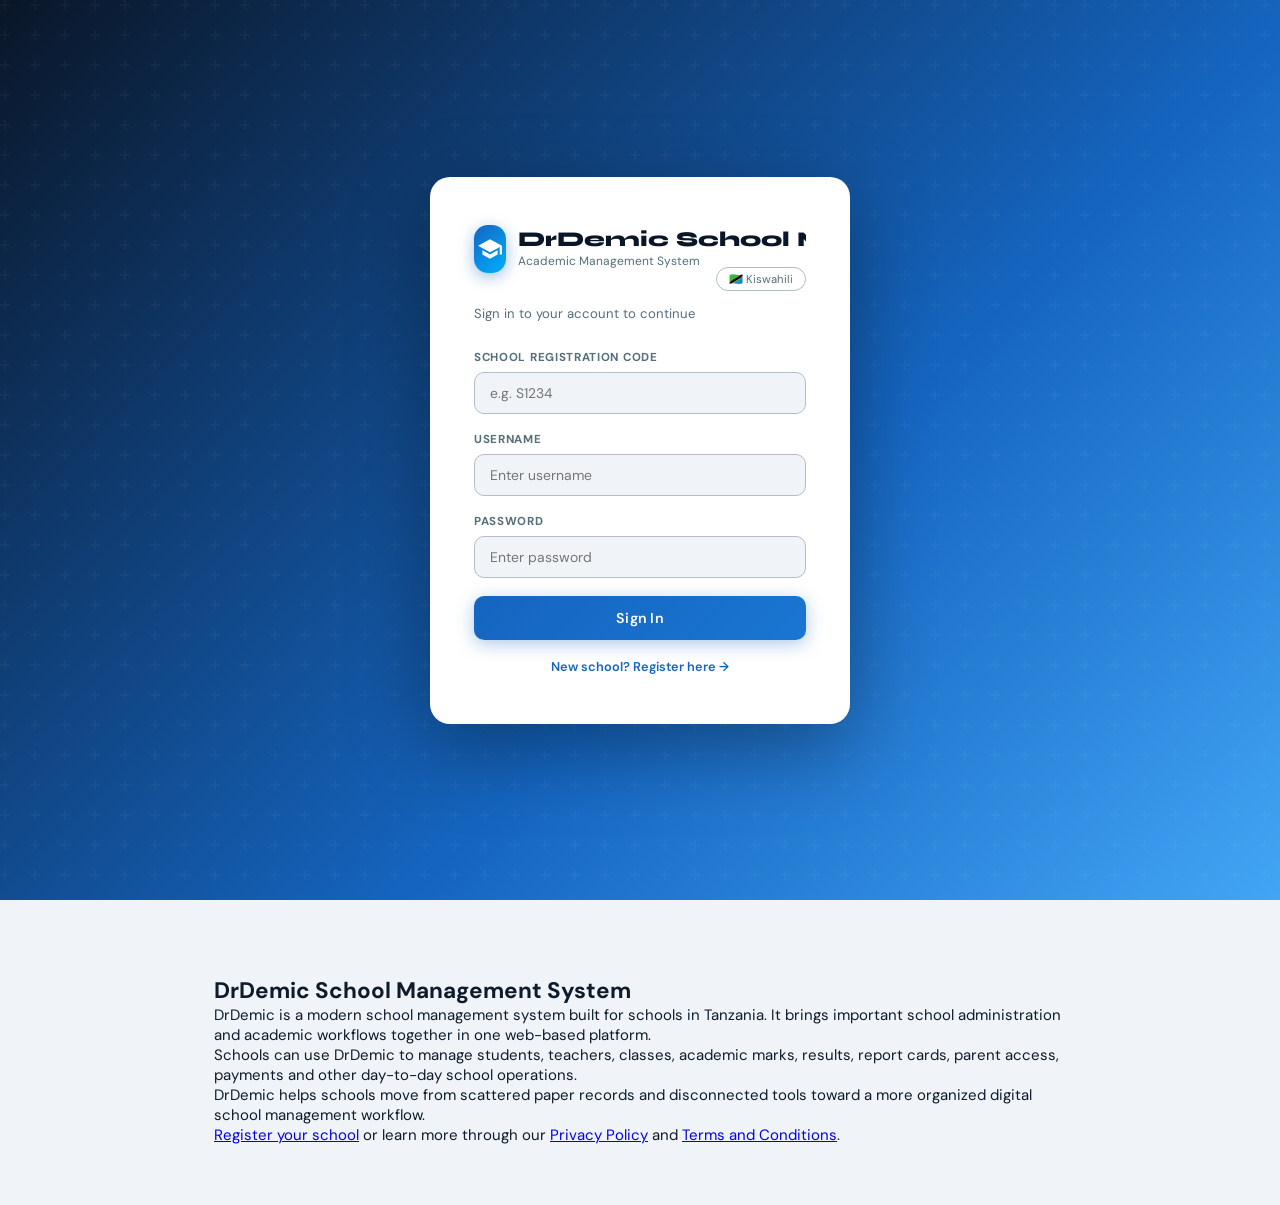
==== commit a7534c61: "Add DrDemic SEO metadata and sitemap" ====
--- a/index.html
+++ b/index.html
@@ -4,12 +4,57 @@
 <head>
   <meta charset="UTF-8" />
   <meta name="viewport" content="width=device-width,initial-scale=1" />
-  <title>DrDemic School Manager</title>
+
+  <title>DrDemic | School Management System in Tanzania</title>
+  <meta
+    name="description"
+    content="DrDemic is a school management system for schools in Tanzania, helping manage students, teachers, academic results, report cards, parents, payments and school administration."
+  />
+  <meta name="robots" content="index, follow" />
+  <meta name="theme-color" content="#123B63" />
+
+  <link rel="canonical" href="https://drdemic.co.tz/" />
+  <link rel="icon" type="image/png" href="/DRDEMIC-LOGO.png" />
+
+  <meta property="og:type" content="website" />
+  <meta property="og:site_name" content="DrDemic" />
+  <meta property="og:title" content="DrDemic | School Management System in Tanzania" />
+  <meta
+    property="og:description"
+    content="A modern school management system for managing academic results, students, teachers, parents and school administration."
+  />
+  <meta property="og:url" content="https://drdemic.co.tz/" />
+  <meta property="og:image" content="https://drdemic.co.tz/DRDEMIC-LOGO.png" />
+
+  <meta name="twitter:card" content="summary" />
+  <meta name="twitter:title" content="DrDemic | School Management System in Tanzania" />
+  <meta
+    name="twitter:description"
+    content="Modern school management software for schools in Tanzania."
+  />
+  <meta name="twitter:image" content="https://drdemic.co.tz/DRDEMIC-LOGO.png" />
+
+  <script type="application/ld+json">
+  {
+    "@context": "https://schema.org",
+    "@type": "SoftwareApplication",
+    "name": "DrDemic",
+    "applicationCategory": "EducationalApplication",
+    "operatingSystem": "Web",
+    "url": "https://drdemic.co.tz/",
+    "description": "School management software for schools in Tanzania.",
+    "publisher": {
+      "@type": "Organization",
+      "name": "DrDemic",
+      "url": "https://drdemic.co.tz/"
+    }
+  }
+  </script>
+
   <link
     href="https://fonts.googleapis.com/css2?family=DM+Sans:wght@300;400;500;600;700&family=Syne:wght@700;800&display=swap"
     rel="stylesheet" />
   <link rel="stylesheet" href="/shared.css" />
-  <link rel="icon" type="image/png" href="DRDEMIC-LOGO.png">
 </head>
 
 <body>
@@ -89,6 +134,7 @@
           <span class="sidebar-user-dot"></span>
           <span id="sidebar-username">—</span>
           <span id="sidebar-role-badge" style="margin-left:4px;opacity:.6"></span>
+          <button id="lang-toggle-btn-app" onclick="toggleLang()" style="margin-top:10px;background:none;border:1px solid rgba(255,255,255,.25);border-radius:20px;padding:4px 12px;font-size:.72rem;color:rgba(255,255,255,.8);cursor:pointer">🇹🇿 Kiswahili</button>
         </div>
       </div>
       <div class="sidebar-nav" id="sidebar-nav"></div>
@@ -230,8 +276,8 @@
                   d="M14 2H6c-1.1 0-2 .9-2 2v16c0 1.1.9 2 2 2h12c1.1 0 2-.9 2-2V8l-6-6zm2 16H8v-2h8v2zm0-4H8v-2h8v2zm-3-5V3.5L18.5 9H13z" />
               </svg>
             </div>
-            <div style="font-weight:700;color:var(--navy);margin-bottom:4px">View Reports</div>
-            <div style="font-size:.8rem;color:var(--muted)">See your child's report cards</div>
+            <div style="font-weight:700;color:var(--navy);margin-bottom:4px" data-i18n="nav-reports">View Reports</div>
+            <div style="font-size:.8rem;color:var(--muted)" data-i18n="p-dash-reports-sub">See your child's report cards</div>
           </div>
           <div onclick="showPage('parent-analytics')"
             style="background:var(--card);border-radius:14px;padding:24px;cursor:pointer;border:2px solid var(--pale);transition:all .2s;box-shadow:var(--shadow)"
@@ -243,8 +289,8 @@
                   d="M19 3H5c-1.1 0-2 .9-2 2v14c0 1.1.9 2 2 2h14c1.1 0 2-.9 2-2V5c0-1.1-.9-2-2-2zM9 17H7v-7h2v7zm4 0h-2V7h2v10zm4 0h-2v-4h2v4z" />
               </svg>
             </div>
-            <div style="font-weight:700;color:var(--navy);margin-bottom:4px">Academic Analytics</div>
-            <div style="font-size:.8rem;color:var(--muted)">Track academic performance</div>
+            <div style="font-weight:700;color:var(--navy);margin-bottom:4px" data-i18n="nav-analytics">Academic Analytics</div>
+            <div style="font-size:.8rem;color:var(--muted)" data-i18n="p-dash-analytics-sub">Track academic performance</div>
           </div>
           <div onclick="showPage('parent-announcements')"
             style="background:var(--card);border-radius:14px;padding:24px;cursor:pointer;border:2px solid var(--pale);transition:all .2s;box-shadow:var(--shadow)"
@@ -255,8 +301,8 @@
                 <path d="M20 2H4c-1.1 0-2 .9-2 2v18l4-4h14c1.1 0 2-.9 2-2V4c0-1.1-.9-2-2-2z" />
               </svg>
             </div>
-            <div style="font-weight:700;color:var(--navy);margin-bottom:4px">Announcements</div>
-            <div style="font-size:.8rem;color:var(--muted)">School news and notices</div>
+            <div style="font-weight:700;color:var(--navy);margin-bottom:4px" data-i18n="nav-ann">Announcements</div>
+            <div style="font-size:.8rem;color:var(--muted)" data-i18n="p-dash-ann-sub">School news and notices</div>
           </div>
         </div>
 
@@ -268,9 +314,9 @@
         <div class="page-header">
           <button class="page-back-btn" onclick="goBack()"><svg viewBox="0 0 24 24" fill="currentColor">
               <path d="M20 11H7.83l5.59-5.59L12 4l-8 8 8 8 1.41-1.41L7.83 13H20v-2z" />
-            </svg>Back</button>
-          <h2 class="page-title">View Results &amp; Reports</h2>
-          <p class="page-sub">Choose what you would like to view</p>
+            </svg><span data-i18n="back">Back</span></button>
+          <h2 class="page-title" data-i18n="rep-title">View Results &amp; Reports</h2>
+          <p class="page-sub" data-i18n="rep-sub">Choose what you would like to view</p>
         </div>
         <div id="parent-reports-locked"
           style="display:none;align-items:center;justify-content:space-between;gap:12px;flex-wrap:wrap;background:#FFF8E1;border-left:4px solid #FFB300;border-radius:10px;padding:18px 20px;margin-bottom:16px">
@@ -290,8 +336,8 @@
                   d="M14 2H6c-1.1 0-2 .9-2 2v16c0 1.1.9 2 2 2h12c1.1 0 2-.9 2-2V8l-6-6zm2 16H8v-2h8v2zm0-4H8v-2h8v2zm-3-5V3.5L18.5 9H13z" />
               </svg>
             </div>
-            <div style="font-weight:700;color:var(--navy);margin-bottom:6px">Report Cards</div>
-            <div style="font-size:.8rem;color:var(--muted)">Full official report card with all marks, grades and remarks
+            <div style="font-weight:700;color:var(--navy);margin-bottom:6px" data-i18n="rep-cards">Report Cards</div>
+            <div style="font-size:.8rem;color:var(--muted)" data-i18n="rep-cards-sub">Full official report card with all marks, grades and remarks
             </div>
           </div>
           <div onclick="showParentSection('results')"
@@ -304,8 +350,8 @@
                   d="M19 3H5c-1.1 0-2 .9-2 2v14c0 1.1.9 2 2 2h14c1.1 0 2-.9 2-2V5c0-1.1-.9-2-2-2zM9 17H7v-7h2v7zm4 0h-2V7h2v10zm4 0h-2v-4h2v4z" />
               </svg>
             </div>
-            <div style="font-weight:700;color:var(--navy);margin-bottom:6px">View Results</div>
-            <div style="font-size:.8rem;color:var(--muted)">Marks for a specific CA or exam — see scores and position
+            <div style="font-weight:700;color:var(--navy);margin-bottom:6px" data-i18n="rep-results">View Results</div>
+            <div style="font-size:.8rem;color:var(--muted)" data-i18n="rep-results-sub">Marks for a specific CA or exam — see scores and position
               per subject</div>
           </div>
         </div>
@@ -313,17 +359,17 @@
         <!-- Report Card section -->
         <div id="parent-section-report-card" style="display:none">
           <div style="display:flex;align-items:center;gap:10px;margin-bottom:16px">
-            <button onclick="showParentSection(null)" class="btn btn-outline btn-sm">← Back</button>
-            <span style="font-weight:700;color:var(--navy)">Report Cards</span>
+            <button onclick="showParentSection(null)" class="btn btn-outline btn-sm" data-i18n="back-arrow">← Back</button>
+            <span style="font-weight:700;color:var(--navy)" data-i18n="rep-cards">Report Cards</span>
           </div>
           <div class="section-card" style="margin-bottom:20px">
             <div class="form-grid">
               <div class="form-group">
-                <label class="form-label">Select Term</label>
+                <label class="form-label" data-i18n="lbl-term">Select Term</label>
                 <select class="form-select" id="parent-rc-term-sel"></select>
               </div>
               <div class="form-group" style="display:flex;align-items:flex-end">
-                <button class="btn btn-blue" id="parent-view-rc-btn" style="width:100%">View Report Card</button>
+                <button class="btn btn-blue" id="parent-view-rc-btn" style="width:100%" data-i18n="btn-view-rc">View Report Card</button>
               </div>
             </div>
           </div>
@@ -333,8 +379,8 @@
         <!-- Results section -->
         <div id="parent-section-results" style="display:none">
           <div style="display:flex;align-items:center;gap:10px;margin-bottom:16px">
-            <button onclick="showParentSection(null)" class="btn btn-outline btn-sm">← Back</button>
-            <span style="font-weight:700;color:var(--navy)">View Results</span>
+            <button onclick="showParentSection(null)" class="btn btn-outline btn-sm" data-i18n="back-arrow">← Back</button>
+            <span style="font-weight:700;color:var(--navy)" data-i18n="rep-results">View Results</span>
           </div>
           <div class="section-card" style="margin-bottom:20px">
             <div class="form-grid">
@@ -343,7 +389,7 @@
                 <select class="form-select" id="parent-res-term-sel" onchange="loadResAssessments()"></select>
               </div>
               <div class="form-group">
-                <label class="form-label">Select Assessment</label>
+                <label class="form-label" data-i18n="lbl-assess">Select Assessment</label>
                 <select class="form-select" id="parent-res-assess-sel"></select>
               </div>
               <div class="form-group" style="display:flex;align-items:flex-end">
@@ -361,8 +407,8 @@
           <button class="page-back-btn" onclick="goBack()"><svg viewBox="0 0 24 24" fill="currentColor">
               <path d="M20 11H7.83l5.59-5.59L12 4l-8 8 8 8 1.41-1.41L7.83 13H20v-2z" />
             </svg>Back</button>
-          <h2 class="page-title">Academic Analytics</h2>
-          <p class="page-sub">Performance trends, insights and recommendations</p>
+          <h2 class="page-title" data-i18n="nav-analytics">Academic Analytics</h2>
+          <p class="page-sub" data-i18n="an-sub">Performance trends, insights and recommendations</p>
         </div>
         <div id="analytics-locked-banner"
           style="display:none;align-items:center;justify-content:space-between;gap:12px;flex-wrap:wrap;background:#FFF8E1;border-left:4px solid #FFB300;border-radius:10px;padding:14px 18px;margin-bottom:16px">
@@ -372,15 +418,15 @@
         </div>
         <!-- Graph type selector -->
         <div class="tabs" id="analytics-tabs" style="margin-bottom:20px">
-          <div class="tab active" data-atab="avg" onclick="switchAnalyticsTab('avg')">Overall Average Trend</div>
-          <div class="tab" data-atab="subject" onclick="switchAnalyticsTab('subject')">Subject Trend</div>
+          <div class="tab active" data-atab="avg" onclick="switchAnalyticsTab('avg')" data-i18n="an-tab-avg">Overall Average Trend</div>
+          <div class="tab" data-atab="subject" onclick="switchAnalyticsTab('subject')" data-i18n="an-tab-subj">Subject Trend</div>
         </div>
         <!-- Subject selector (only for subject tab) -->
         <div id="analytics-subject-picker" style="display:none;margin-bottom:16px">
           <div class="section-card" style="padding:14px 18px">
             <div class="form-grid" style="grid-template-columns:1fr auto">
               <div class="form-group" style="margin:0">
-                <label class="form-label">Select Subject</label>
+                <label class="form-label" data-i18n="an-sel-subj">Select Subject</label>
                 <select class="form-select" id="analytics-subject-sel" onchange="renderAnalytics()"></select>
               </div>
             </div>
@@ -396,16 +442,16 @@
         <!-- Summary + Insights -->
         <div style="display:grid;grid-template-columns:1fr 1fr;gap:16px;margin-bottom:20px" id="analytics-summary-grid">
           <div class="section-card">
-            <div style="font-weight:700;color:var(--green);margin-bottom:10px">💪 Best Subjects</div>
+            <div style="font-weight:700;color:var(--green);margin-bottom:10px" data-i18n="pa-best">💪 Best Subjects</div>
             <div id="analytics-best"></div>
           </div>
           <div class="section-card">
-            <div style="font-weight:700;color:var(--red);margin-bottom:10px">📚 Needs Attention</div>
+            <div style="font-weight:700;color:var(--red);margin-bottom:10px" data-i18n="pa-needs">📚 Needs Attention</div>
             <div id="analytics-weak"></div>
           </div>
         </div>
         <div class="section-card" id="analytics-insights-card">
-          <div style="font-weight:700;color:var(--navy);margin-bottom:12px">💡 Insights &amp; Recommendations</div>
+          <div style="font-weight:700;color:var(--navy);margin-bottom:12px" data-i18n="pa-insights">💡 Insights &amp; Recommendations</div>
           <div id="analytics-insights"></div>
         </div>
       </div>
@@ -416,8 +462,8 @@
           <button class="page-back-btn" onclick="goBack()"><svg viewBox="0 0 24 24" fill="currentColor">
               <path d="M20 11H7.83l5.59-5.59L12 4l-8 8 8 8 1.41-1.41L7.83 13H20v-2z" />
             </svg>Back</button>
-          <h2 class="page-title">Announcements</h2>
-          <p class="page-sub">School news and important notices</p>
+          <h2 class="page-title" data-i18n="nav-ann">Announcements</h2>
+          <p class="page-sub" data-i18n="ann-sub">School news and important notices</p>
         </div>
         <div id="parent-announcements-list"></div>
       </div>
@@ -428,8 +474,8 @@
           <button class="page-back-btn" onclick="goBack()"><svg viewBox="0 0 24 24" fill="currentColor">
               <path d="M20 11H7.83l5.59-5.59L12 4l-8 8 8 8 1.41-1.41L7.83 13H20v-2z" />
             </svg>Back</button>
-          <h2 class="page-title">Subscription</h2>
-          <p class="page-sub">Unlock full results, detailed analytics and report-card PDFs</p>
+          <h2 class="page-title" data-i18n="nav-sub">Subscription</h2>
+          <p class="page-sub" data-i18n="sub-sub">Unlock full results, detailed analytics and report-card PDFs</p>
         </div>
         <div id="parent-subscription-body"></div>
       </div>
@@ -1562,7 +1608,7 @@
           <div>
             <div
               style="font-size:.7rem;font-weight:700;color:var(--blue);text-transform:uppercase;letter-spacing:.05em;margin-bottom:4px">
-              Temp Password</div>
+              Temp Password(parent's full phone number)</div>
             <div style="font-size:1rem;font-weight:700;color:var(--navy)" id="cred-password"></div>
           </div>
         </div>
@@ -1752,6 +1798,35 @@
     </div>
   </div>
 
+
+  <!-- Public search-engine content -->
+  <section
+    aria-labelledby="drdemic-about-heading"
+    style="max-width:900px;margin:48px auto 32px;padding:28px 24px;color:var(--text,#1f2937);"
+  >
+    <h2 id="drdemic-about-heading">DrDemic School Management System</h2>
+    <p>
+      DrDemic is a modern school management system built for schools in Tanzania.
+      It brings important school administration and academic workflows together in
+      one web-based platform.
+    </p>
+    <p>
+      Schools can use DrDemic to manage students, teachers, classes, academic
+      marks, results, report cards, parent access, payments and other day-to-day
+      school operations.
+    </p>
+    <p>
+      DrDemic helps schools move from scattered paper records and disconnected
+      tools toward a more organized digital school management workflow.
+    </p>
+    <p>
+      <a href="/register">Register your school</a>
+      or learn more through our
+      <a href="/privacy">Privacy Policy</a> and
+      <a href="/terms">Terms and Conditions</a>.
+    </p>
+  </section>
+
 </body>
 
 </html>
